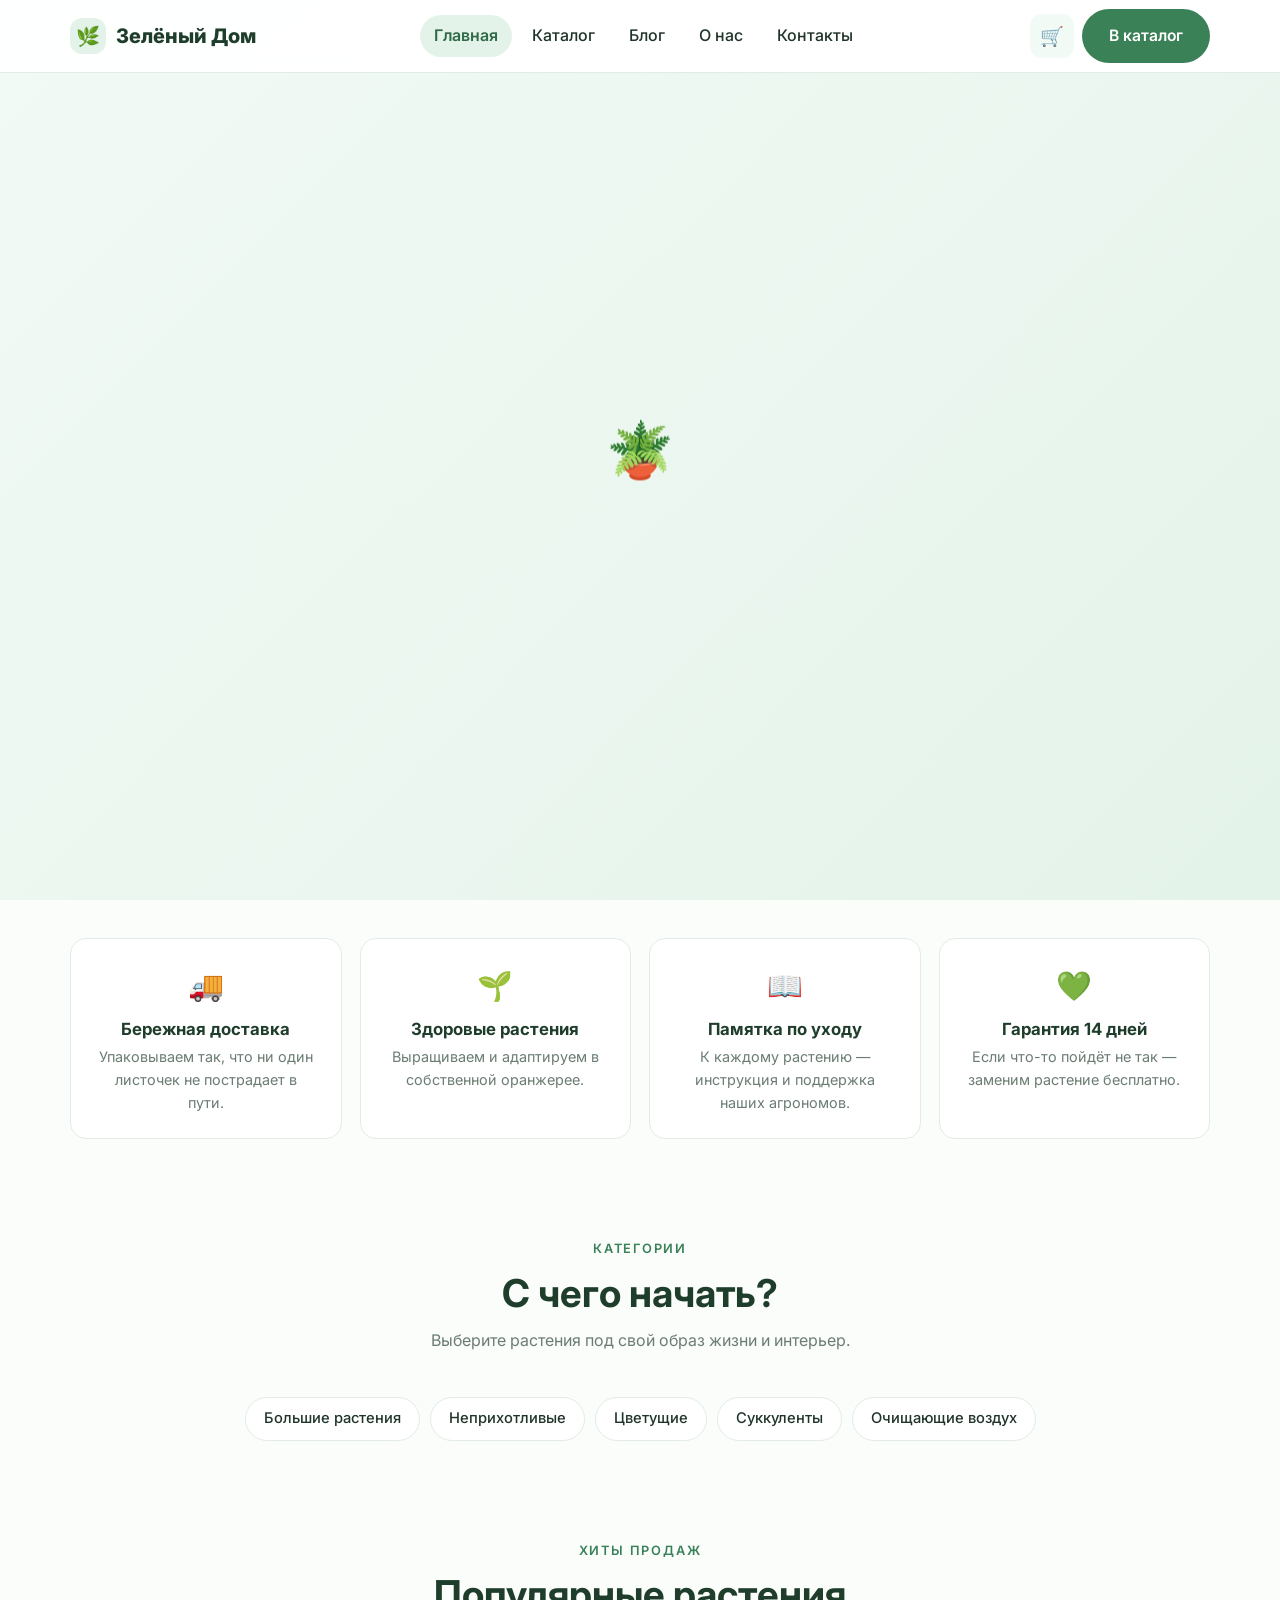
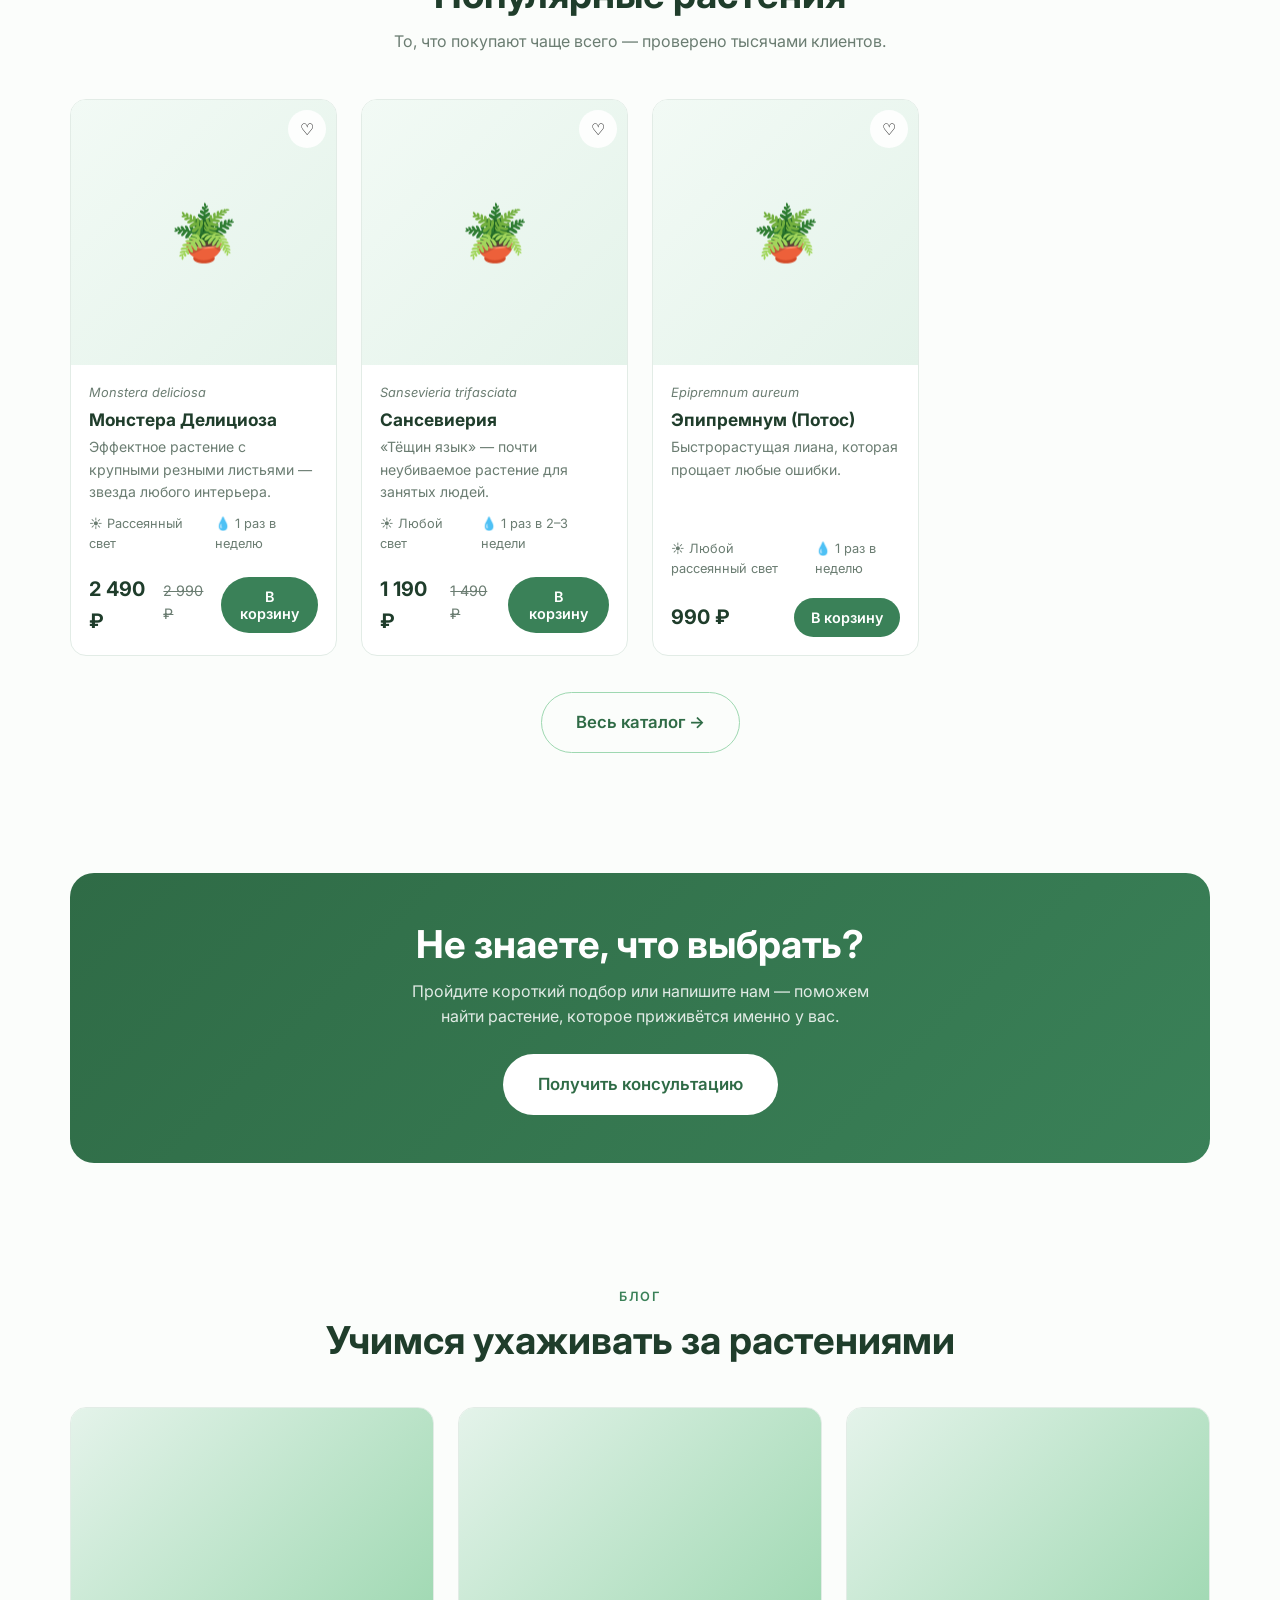
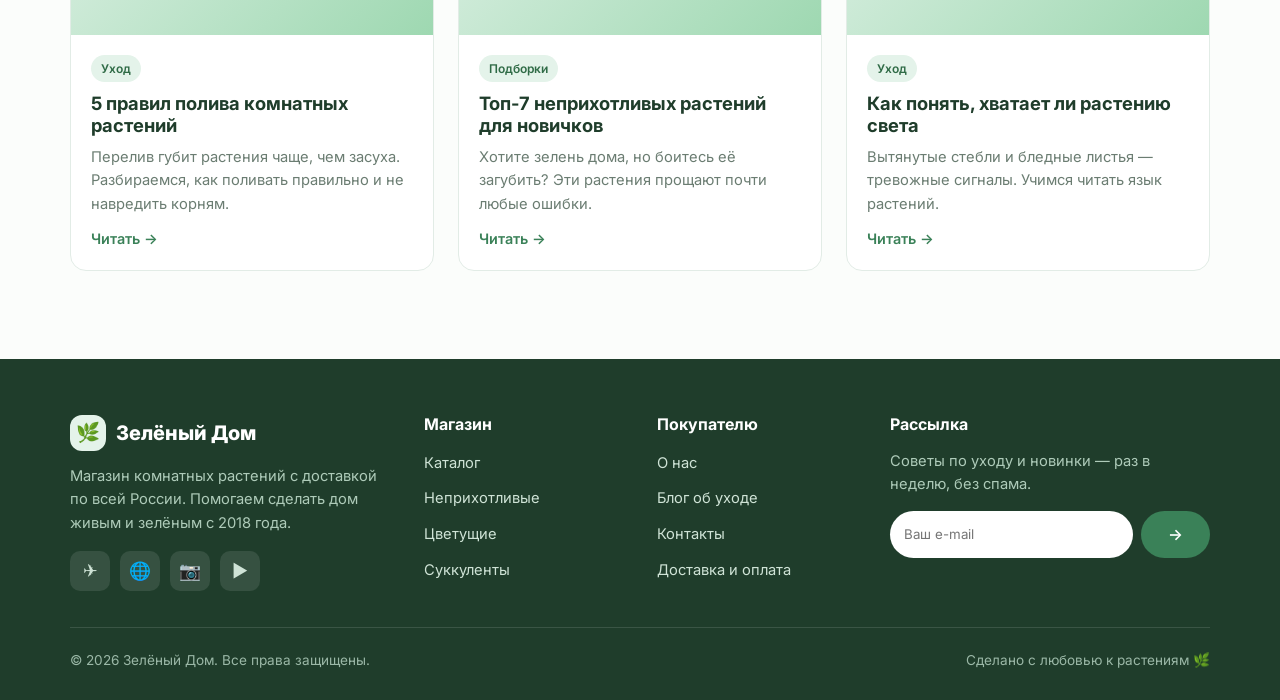
==== index.html @ cf2fc06b "Магазин растений «Зелёный Дом»: многостраничный сайт Главная, каталог с фильтрами, карточки товаров," ====
<!DOCTYPE html>
<html lang="ru">
<head>
  <meta charset="UTF-8">
  <meta name="viewport" content="width=device-width, initial-scale=1.0">
  <title>Зелёный Дом — магазин комнатных растений с доставкой</title>
  <meta name="description" content="Зелёный Дом — интернет-магазин комнатных растений. Монстеры, фикусы, суккуленты и неприхотливые растения с доставкой по России.">
  <link rel="preconnect" href="https://fonts.googleapis.com">
  <link href="https://fonts.googleapis.com/css2?family=Inter:wght@400;500;600;700;800&display=swap" rel="stylesheet">
  <link rel="stylesheet" href="assets/css/style.css">
</head>
<body>
  <div id="site-header"></div>

  <!-- HERO -->
  <section class="hero">
    <div class="container hero__inner">
      <div class="hero__text">
        <span class="eyebrow">🌿 Живые растения с доставкой</span>
        <h1>Сделайте свой дом<br>живым и зелёным</h1>
        <p>Тщательно отобранные комнатные растения, готовые поселиться у вас. Поможем выбрать, доставим бережно и расскажем, как ухаживать.</p>
        <div class="hero__cta">
          <a href="catalog.html" class="btn btn--primary btn--lg">Смотреть каталог</a>
          <a href="blog.html" class="btn btn--ghost btn--lg">Советы по уходу</a>
        </div>
        <div class="hero__stats">
          <div><b>200+</b><span>видов растений</span></div>
          <div><b>15&nbsp;000</b><span>счастливых клиентов</span></div>
          <div><b>4.9★</b><span>средняя оценка</span></div>
        </div>
      </div>
      <div class="hero__media">
        <img src="https://d8j0ntlcm91z4.cloudfront.net/user_3FA5HrA2WUmKn93gcQgXxpXcgjC/hf_20260625_094327_fcabd3ed-490c-43fa-ac03-f126ffe943d2.png" alt="Монстера в белом горшке">
        <div class="hero__badge">Бесплатная доставка<span>при заказе от 3 000 ₽</span></div>
      </div>
    </div>
  </section>

  <!-- FEATURES -->
  <section class="section section--tight">
    <div class="container">
      <div class="features">
        <div class="feature">
          <div class="feature__icon">🚚</div>
          <h3>Бережная доставка</h3>
          <p>Упаковываем так, что ни один листочек не пострадает в пути.</p>
        </div>
        <div class="feature">
          <div class="feature__icon">🌱</div>
          <h3>Здоровые растения</h3>
          <p>Выращиваем и адаптируем в собственной оранжерее.</p>
        </div>
        <div class="feature">
          <div class="feature__icon">📖</div>
          <h3>Памятка по уходу</h3>
          <p>К каждому растению — инструкция и поддержка наших агрономов.</p>
        </div>
        <div class="feature">
          <div class="feature__icon">💚</div>
          <h3>Гарантия 14 дней</h3>
          <p>Если что-то пойдёт не так — заменим растение бесплатно.</p>
        </div>
      </div>
    </div>
  </section>

  <!-- CATEGORIES -->
  <section class="section section--tight">
    <div class="container">
      <div class="section-head">
        <span class="eyebrow">Категории</span>
        <h2>С чего начать?</h2>
        <p>Выберите растения под свой образ жизни и интерьер.</p>
      </div>
      <div class="chips" id="homeCats"></div>
    </div>
  </section>

  <!-- POPULAR -->
  <section class="section section--tight">
    <div class="container">
      <div class="section-head">
        <span class="eyebrow">Хиты продаж</span>
        <h2>Популярные растения</h2>
        <p>То, что покупают чаще всего — проверено тысячами клиентов.</p>
      </div>
      <div class="grid" id="popularGrid"></div>
      <div style="text-align:center; margin-top:36px;">
        <a href="catalog.html" class="btn btn--ghost btn--lg">Весь каталог →</a>
      </div>
    </div>
  </section>

  <!-- CTA -->
  <section class="section">
    <div class="container">
      <div class="cta-band">
        <h2>Не знаете, что выбрать?</h2>
        <p>Пройдите короткий подбор или напишите нам — поможем найти растение, которое приживётся именно у вас.</p>
        <a href="contacts.html" class="btn btn--light btn--lg">Получить консультацию</a>
      </div>
    </div>
  </section>

  <!-- BLOG TEASER -->
  <section class="section section--tight">
    <div class="container">
      <div class="section-head">
        <span class="eyebrow">Блог</span>
        <h2>Учимся ухаживать за растениями</h2>
      </div>
      <div class="grid" id="homeBlog" style="grid-template-columns:repeat(3,1fr);"></div>
    </div>
  </section>

  <div id="site-footer"></div>

  <script src="assets/js/data.js"></script>
  <script src="assets/js/app.js"></script>
  <script>
    // Категории
    document.getElementById("homeCats").innerHTML = CATEGORIES
      .filter(c => c.id !== "all")
      .map(c => `<a href="catalog.html?cat=${c.id}" class="chip">${c.name}</a>`).join("");

    // Популярные (хиты)
    const popular = PLANTS.filter(p => p.badge === "Хит").slice(0, 4);
    document.getElementById("popularGrid").innerHTML = popular.map(plantCard).join("");

    // Блог
    document.getElementById("homeBlog").innerHTML = ARTICLES.slice(0, 3).map(a => `
      <a href="article.html?id=${a.id}" class="article-card">
        <div class="article-card__media">${imgTag(a.cover, a.title)}</div>
        <div class="article-card__body">
          <span class="article-card__tag">${a.tag}</span>
          <h3>${a.title}</h3>
          <p>${a.excerpt}</p>
          <span class="article-card__more">Читать →</span>
        </div>
      </a>`).join("");
  </script>
</body>
</html>
---- assets/css/style.css ----
/* ============================================================
   Зелёный Дом — магазин растений
   Бело-зелёная палитра, аккуратная типографика, адаптив
   ============================================================ */

:root {
  --green-900: #1f3d2b;
  --green-700: #2f6b46;
  --green-600: #3a8158;
  --green-500: #4caf6e;
  --green-300: #9ed8b1;
  --green-100: #e4f3ea;
  --green-50:  #f2faf5;

  --white: #ffffff;
  --cream: #fbfdfb;
  --ink: #20342a;
  --muted: #6b7d72;
  --line: #e2ece6;

  --gold: #c9a86a;
  --danger: #d8584f;

  --radius: 16px;
  --radius-sm: 10px;
  --shadow: 0 10px 30px rgba(31, 61, 43, 0.08);
  --shadow-lg: 0 20px 50px rgba(31, 61, 43, 0.14);
  --container: 1180px;
  --font: "Inter", "Segoe UI", system-ui, -apple-system, sans-serif;
}

* { box-sizing: border-box; margin: 0; padding: 0; }

html { scroll-behavior: smooth; }

body {
  font-family: var(--font);
  color: var(--ink);
  background: var(--cream);
  line-height: 1.6;
  -webkit-font-smoothing: antialiased;
}

img { max-width: 100%; display: block; }

a { color: inherit; text-decoration: none; }

h1, h2, h3, h4 { line-height: 1.2; color: var(--green-900); font-weight: 700; }
h1 { font-size: clamp(2rem, 5vw, 3.2rem); }
h2 { font-size: clamp(1.6rem, 3.5vw, 2.4rem); }
h3 { font-size: 1.25rem; }

.container {
  width: 100%;
  max-width: var(--container);
  margin: 0 auto;
  padding: 0 20px;
}

.section { padding: 72px 0; }
.section--tight { padding: 48px 0; }

.section-head { text-align: center; max-width: 640px; margin: 0 auto 44px; }
.section-head p { color: var(--muted); margin-top: 12px; }

.eyebrow {
  display: inline-block;
  font-size: .8rem;
  letter-spacing: .14em;
  text-transform: uppercase;
  color: var(--green-600);
  font-weight: 600;
  margin-bottom: 10px;
}

/* ---------- Buttons ---------- */
.btn {
  display: inline-flex;
  align-items: center;
  justify-content: center;
  gap: 8px;
  padding: 13px 26px;
  border-radius: 999px;
  font-weight: 600;
  font-size: .98rem;
  border: 1.5px solid transparent;
  cursor: pointer;
  transition: transform .15s ease, box-shadow .2s ease, background .2s ease, color .2s ease;
  font-family: inherit;
}
.btn:active { transform: translateY(1px); }
.btn--primary { background: var(--green-600); color: #fff; }
.btn--primary:hover { background: var(--green-700); box-shadow: 0 8px 20px rgba(47,107,70,.3); }
.btn--ghost { background: transparent; color: var(--green-700); border-color: var(--green-300); }
.btn--ghost:hover { background: var(--green-100); }
.btn--light { background: #fff; color: var(--green-700); }
.btn--light:hover { box-shadow: var(--shadow); }
.btn--block { width: 100%; }
.btn--lg { padding: 16px 34px; font-size: 1.05rem; }
.btn[disabled] { opacity: .5; cursor: not-allowed; }

/* ---------- Header ---------- */
.header {
  position: sticky;
  top: 0;
  z-index: 100;
  background: rgba(255,255,255,.92);
  backdrop-filter: blur(10px);
  border-bottom: 1px solid var(--line);
}
.header__inner {
  display: flex;
  align-items: center;
  justify-content: space-between;
  height: 72px;
  gap: 20px;
}
.logo { display: flex; align-items: center; gap: 10px; font-weight: 800; font-size: 1.25rem; color: var(--green-900); }
.logo__mark {
  width: 36px; height: 36px;
  display: grid; place-items: center;
  background: var(--green-100);
  border-radius: 12px;
  font-size: 1.2rem;
}
.nav { display: flex; gap: 6px; }
.nav a {
  padding: 8px 14px;
  border-radius: 999px;
  font-weight: 500;
  color: var(--ink);
  transition: background .2s, color .2s;
}
.nav a:hover { background: var(--green-50); color: var(--green-700); }
.nav a.is-active { background: var(--green-100); color: var(--green-700); font-weight: 600; }

.header__actions { display: flex; align-items: center; gap: 8px; }
.icon-btn {
  position: relative;
  width: 44px; height: 44px;
  display: grid; place-items: center;
  border-radius: 12px;
  background: var(--green-50);
  font-size: 1.2rem;
  transition: background .2s;
}
.icon-btn:hover { background: var(--green-100); }
.cart-count {
  position: absolute;
  top: -4px; right: -4px;
  min-width: 20px; height: 20px;
  padding: 0 5px;
  border-radius: 999px;
  background: var(--green-600);
  color: #fff;
  font-size: .72rem;
  font-weight: 700;
  display: grid; place-items: center;
}
.cart-count:empty, .cart-count[data-count="0"] { display: none; }

.burger { display: none; width: 44px; height: 44px; border-radius: 12px; background: var(--green-50); border: none; cursor: pointer; font-size: 1.3rem; }

/* ---------- Hero ---------- */
.hero {
  background: linear-gradient(135deg, var(--green-50) 0%, var(--green-100) 100%);
  overflow: hidden;
}
.hero__inner {
  display: grid;
  grid-template-columns: 1.05fr .95fr;
  align-items: center;
  gap: 40px;
  padding: 70px 0;
}
.hero__text h1 { margin-bottom: 18px; }
.hero__text p { font-size: 1.12rem; color: var(--muted); max-width: 480px; margin-bottom: 28px; }
.hero__cta { display: flex; gap: 12px; flex-wrap: wrap; }
.hero__stats { display: flex; gap: 32px; margin-top: 40px; }
.hero__stats b { display: block; font-size: 1.6rem; color: var(--green-700); }
.hero__stats span { color: var(--muted); font-size: .9rem; }
.hero__media {
  position: relative;
  border-radius: 28px;
  overflow: hidden;
  box-shadow: var(--shadow-lg);
  aspect-ratio: 4/5;
  background: var(--green-300);
}
.hero__media img { width: 100%; height: 100%; object-fit: cover; }
.hero__badge {
  position: absolute;
  left: 18px; bottom: 18px;
  background: rgba(255,255,255,.95);
  padding: 12px 18px;
  border-radius: 14px;
  box-shadow: var(--shadow);
  font-weight: 600;
  font-size: .92rem;
}
.hero__badge span { color: var(--muted); font-weight: 400; display: block; font-size: .8rem; }

/* ---------- Features strip ---------- */
.features { display: grid; grid-template-columns: repeat(4, 1fr); gap: 18px; }
.feature {
  background: #fff;
  border: 1px solid var(--line);
  border-radius: var(--radius);
  padding: 24px;
  text-align: center;
  transition: transform .2s, box-shadow .2s;
}
.feature:hover { transform: translateY(-4px); box-shadow: var(--shadow); }
.feature__icon { font-size: 1.8rem; margin-bottom: 10px; }
.feature h3 { font-size: 1.05rem; margin-bottom: 6px; }
.feature p { color: var(--muted); font-size: .9rem; }

/* ---------- Category chips ---------- */
.chips { display: flex; flex-wrap: wrap; gap: 10px; justify-content: center; }
.chip {
  padding: 9px 18px;
  border-radius: 999px;
  border: 1.5px solid var(--line);
  background: #fff;
  color: var(--ink);
  font-weight: 500;
  font-size: .92rem;
  cursor: pointer;
  transition: all .18s ease;
}
.chip:hover { border-color: var(--green-300); color: var(--green-700); }
.chip.is-active { background: var(--green-600); color: #fff; border-color: var(--green-600); }

/* ---------- Product grid & cards ---------- */
.grid {
  display: grid;
  grid-template-columns: repeat(4, 1fr);
  gap: 24px;
}
.card {
  background: #fff;
  border: 1px solid var(--line);
  border-radius: var(--radius);
  overflow: hidden;
  display: flex;
  flex-direction: column;
  transition: transform .2s ease, box-shadow .2s ease;
  position: relative;
}
.card:hover { transform: translateY(-6px); box-shadow: var(--shadow-lg); }
.card__media {
  position: relative;
  aspect-ratio: 1/1;
  background: linear-gradient(135deg, var(--green-50), var(--green-100));
  overflow: hidden;
}
.card__media img { width: 100%; height: 100%; object-fit: cover; transition: transform .4s ease; }
.card:hover .card__media img { transform: scale(1.05); }
.card__badge {
  position: absolute;
  top: 12px; left: 12px;
  padding: 5px 12px;
  border-radius: 999px;
  background: var(--green-600);
  color: #fff;
  font-size: .72rem;
  font-weight: 700;
  letter-spacing: .03em;
}
.card__badge--sale { background: var(--gold); }
.card__fav {
  position: absolute;
  top: 10px; right: 10px;
  width: 38px; height: 38px;
  border-radius: 50%;
  background: rgba(255,255,255,.9);
  display: grid; place-items: center;
  font-size: 1rem;
  border: none; cursor: pointer;
  transition: transform .15s, background .2s;
}
.card__fav:hover { transform: scale(1.1); background: #fff; }
.card__body { padding: 18px; display: flex; flex-direction: column; flex: 1; gap: 6px; }
.card__latin { font-size: .8rem; color: var(--muted); font-style: italic; }
.card__title { font-size: 1.08rem; color: var(--green-900); font-weight: 700; }
.card__title a:hover { color: var(--green-600); }
.card__short { font-size: .88rem; color: var(--muted); flex: 1; }
.card__meta { display: flex; gap: 12px; font-size: .8rem; color: var(--muted); margin-top: 4px; }
.card__meta span { display: inline-flex; align-items: center; gap: 4px; }
.card__foot { display: flex; align-items: center; justify-content: space-between; margin-top: 12px; gap: 10px; }
.price { display: flex; align-items: baseline; gap: 8px; }
.price b { font-size: 1.25rem; color: var(--green-900); }
.price s { color: var(--muted); font-size: .9rem; }
.card .btn--add { padding: 10px 16px; font-size: .9rem; }

/* ---------- Empty / notice ---------- */
.notice {
  text-align: center;
  padding: 60px 20px;
  color: var(--muted);
}
.notice__emoji { font-size: 3rem; margin-bottom: 14px; }

/* ---------- Breadcrumbs ---------- */
.breadcrumbs { display: flex; gap: 8px; font-size: .88rem; color: var(--muted); padding: 22px 0 4px; flex-wrap: wrap; }
.breadcrumbs a:hover { color: var(--green-600); }
.breadcrumbs span { color: var(--green-700); }

/* ---------- Product page ---------- */
.product {
  display: grid;
  grid-template-columns: 1fr 1fr;
  gap: 44px;
  align-items: start;
  padding: 24px 0 16px;
}
.product__media {
  border-radius: 24px;
  overflow: hidden;
  box-shadow: var(--shadow);
  aspect-ratio: 1/1;
  background: linear-gradient(135deg, var(--green-50), var(--green-100));
  position: relative;
}
.product__media img { width: 100%; height: 100%; object-fit: cover; }
.product__info h1 { margin: 6px 0 4px; }
.product__latin { font-style: italic; color: var(--muted); margin-bottom: 16px; }
.product__price { display: flex; align-items: baseline; gap: 12px; margin: 18px 0; }
.product__price b { font-size: 2rem; color: var(--green-900); }
.product__price s { color: var(--muted); }
.product__desc { color: #41544a; margin-bottom: 22px; }
.specs { display: grid; grid-template-columns: 1fr 1fr; gap: 14px; margin-bottom: 26px; }
.spec {
  background: var(--green-50);
  border-radius: var(--radius-sm);
  padding: 14px 16px;
}
.spec span { display: block; font-size: .78rem; color: var(--muted); margin-bottom: 2px; }
.spec b { color: var(--green-900); font-weight: 600; font-size: .95rem; }
.qty {
  display: inline-flex;
  align-items: center;
  border: 1.5px solid var(--line);
  border-radius: 999px;
  overflow: hidden;
}
.qty button { width: 42px; height: 46px; border: none; background: #fff; font-size: 1.2rem; cursor: pointer; color: var(--green-700); }
.qty button:hover { background: var(--green-50); }
.qty input { width: 46px; text-align: center; border: none; font-size: 1rem; font-weight: 600; font-family: inherit; }
.product__buy { display: flex; gap: 12px; align-items: center; flex-wrap: wrap; margin-bottom: 18px; }
.product__tags { display: flex; gap: 8px; flex-wrap: wrap; }
.tag { background: var(--green-100); color: var(--green-700); padding: 5px 12px; border-radius: 999px; font-size: .8rem; font-weight: 500; }

/* ---------- Cart ---------- */
.cart-layout { display: grid; grid-template-columns: 1.6fr .9fr; gap: 30px; align-items: start; }
.cart-item {
  display: grid;
  grid-template-columns: 90px 1fr auto;
  gap: 16px;
  align-items: center;
  background: #fff;
  border: 1px solid var(--line);
  border-radius: var(--radius);
  padding: 14px;
  margin-bottom: 14px;
}
.cart-item__img { width: 90px; height: 90px; border-radius: 12px; object-fit: cover; background: var(--green-100); }
.cart-item__name { font-weight: 700; color: var(--green-900); }
.cart-item__latin { font-size: .82rem; color: var(--muted); font-style: italic; }
.cart-item__controls { display: flex; align-items: center; gap: 16px; margin-top: 8px; }
.cart-item__price { font-weight: 700; color: var(--green-900); white-space: nowrap; }
.cart-item__remove { background: none; border: none; color: var(--muted); cursor: pointer; font-size: .85rem; transition: color .2s; }
.cart-item__remove:hover { color: var(--danger); }
.qty--sm button { width: 34px; height: 36px; font-size: 1rem; }
.qty--sm input { width: 38px; }

.summary {
  background: #fff;
  border: 1px solid var(--line);
  border-radius: var(--radius);
  padding: 24px;
  position: sticky;
  top: 90px;
}
.summary h3 { margin-bottom: 16px; }
.summary__row { display: flex; justify-content: space-between; padding: 8px 0; color: var(--muted); }
.summary__row--total { border-top: 1px solid var(--line); margin-top: 8px; padding-top: 16px; color: var(--green-900); font-size: 1.2rem; font-weight: 700; }
.summary__row--total span:last-child { color: var(--green-700); }
.promo { display: flex; gap: 8px; margin: 14px 0; }
.promo input { flex: 1; }

/* ---------- Forms ---------- */
.field { margin-bottom: 16px; }
.field label { display: block; font-size: .88rem; font-weight: 600; color: var(--green-900); margin-bottom: 6px; }
.field input, .field textarea, .field select {
  width: 100%;
  padding: 12px 14px;
  border: 1.5px solid var(--line);
  border-radius: var(--radius-sm);
  font-family: inherit;
  font-size: .98rem;
  background: #fff;
  transition: border .2s, box-shadow .2s;
}
.field input:focus, .field textarea:focus, .field select:focus {
  outline: none;
  border-color: var(--green-500);
  box-shadow: 0 0 0 3px var(--green-100);
}
.field textarea { resize: vertical; min-height: 110px; }
.field--error input, .field--error textarea { border-color: var(--danger); }
.field__err { color: var(--danger); font-size: .8rem; margin-top: 4px; display: none; }
.field--error .field__err { display: block; }
.form-row { display: grid; grid-template-columns: 1fr 1fr; gap: 16px; }
.radio-card {
  display: flex; gap: 12px; align-items: flex-start;
  border: 1.5px solid var(--line);
  border-radius: var(--radius-sm);
  padding: 14px;
  cursor: pointer;
  margin-bottom: 10px;
  transition: border .2s, background .2s;
}
.radio-card:hover { border-color: var(--green-300); }
.radio-card input { margin-top: 4px; accent-color: var(--green-600); }
.radio-card b { color: var(--green-900); }
.radio-card span { display: block; font-size: .85rem; color: var(--muted); }
.radio-card:has(input:checked) { border-color: var(--green-500); background: var(--green-50); }

/* ---------- Blog ---------- */
.article-card {
  background: #fff;
  border: 1px solid var(--line);
  border-radius: var(--radius);
  overflow: hidden;
  display: flex;
  flex-direction: column;
  transition: transform .2s, box-shadow .2s;
}
.article-card:hover { transform: translateY(-5px); box-shadow: var(--shadow); }
.article-card__media { aspect-ratio: 16/10; background: linear-gradient(135deg, var(--green-100), var(--green-300)); overflow: hidden; }
.article-card__media img { width: 100%; height: 100%; object-fit: cover; }
.article-card__body { padding: 20px; display: flex; flex-direction: column; gap: 10px; flex: 1; }
.article-card__tag { align-self: flex-start; background: var(--green-100); color: var(--green-700); font-size: .75rem; font-weight: 600; padding: 4px 10px; border-radius: 999px; }
.article-card h3 { font-size: 1.15rem; }
.article-card__date { font-size: .82rem; color: var(--muted); }
.article-card p { color: var(--muted); font-size: .92rem; flex: 1; }
.article-card__more { color: var(--green-600); font-weight: 600; font-size: .9rem; }

.post { max-width: 760px; margin: 0 auto; }
.post__cover { border-radius: 22px; overflow: hidden; margin: 20px 0 28px; aspect-ratio: 16/8; background: var(--green-100); }
.post__cover img { width: 100%; height: 100%; object-fit: cover; }
.post__meta { display: flex; gap: 12px; align-items: center; color: var(--muted); font-size: .9rem; margin-bottom: 14px; }
.post p { margin-bottom: 16px; color: #41544a; font-size: 1.05rem; }

/* ---------- About ---------- */
.about-hero { display: grid; grid-template-columns: 1fr 1fr; gap: 40px; align-items: center; }
.about-hero__media { border-radius: 24px; overflow: hidden; box-shadow: var(--shadow); aspect-ratio: 4/3; background: var(--green-100); }
.about-hero__media img { width: 100%; height: 100%; object-fit: cover; }
.values { display: grid; grid-template-columns: repeat(3, 1fr); gap: 22px; }
.value { background: #fff; border: 1px solid var(--line); border-radius: var(--radius); padding: 28px; }
.value__icon { font-size: 2rem; margin-bottom: 12px; }
.value h3 { margin-bottom: 8px; }
.value p { color: var(--muted); font-size: .94rem; }
.team { display: grid; grid-template-columns: repeat(3, 1fr); gap: 22px; }
.member { text-align: center; }
.member__avatar { width: 120px; height: 120px; border-radius: 50%; margin: 0 auto 14px; background: linear-gradient(135deg, var(--green-100), var(--green-300)); display: grid; place-items: center; font-size: 2.4rem; }
.member b { display: block; color: var(--green-900); }
.member span { color: var(--muted); font-size: .9rem; }

/* ---------- Contacts ---------- */
.contacts-layout { display: grid; grid-template-columns: 1fr 1fr; gap: 40px; align-items: start; }
.contact-list { list-style: none; display: flex; flex-direction: column; gap: 18px; }
.contact-list li { display: flex; gap: 14px; align-items: flex-start; }
.contact-list .ci { width: 46px; height: 46px; border-radius: 12px; background: var(--green-100); display: grid; place-items: center; font-size: 1.3rem; flex-shrink: 0; }
.contact-list span { display: block; font-size: .82rem; color: var(--muted); }
.contact-list b { color: var(--green-900); }
.map-embed { border-radius: 20px; overflow: hidden; height: 280px; border: 1px solid var(--line); margin-top: 24px; }
.map-embed iframe { width: 100%; height: 100%; border: 0; }

/* ---------- CTA band ---------- */
.cta-band {
  background: linear-gradient(135deg, var(--green-700), var(--green-600));
  color: #fff;
  border-radius: 24px;
  padding: 48px;
  text-align: center;
}
.cta-band h2 { color: #fff; margin-bottom: 12px; }
.cta-band p { color: rgba(255,255,255,.85); max-width: 480px; margin: 0 auto 24px; }

/* ---------- Toast ---------- */
.toast {
  position: fixed;
  bottom: 24px; left: 50%;
  transform: translateX(-50%) translateY(120px);
  background: var(--green-900);
  color: #fff;
  padding: 14px 22px;
  border-radius: 999px;
  box-shadow: var(--shadow-lg);
  font-weight: 500;
  z-index: 1000;
  transition: transform .3s cubic-bezier(.2,.8,.2,1);
  display: flex; align-items: center; gap: 8px;
}
.toast.is-visible { transform: translateX(-50%) translateY(0); }

/* ---------- Footer ---------- */
.footer { background: var(--green-900); color: #cfe3d6; padding: 56px 0 28px; margin-top: 40px; }
.footer__grid { display: grid; grid-template-columns: 1.6fr 1fr 1fr 1.4fr; gap: 30px; margin-bottom: 36px; }
.footer__grid h4 { color: #fff; margin-bottom: 16px; font-size: 1rem; }
.footer .logo { color: #fff; margin-bottom: 14px; }
.footer p { font-size: .92rem; color: #aecbb9; }
.footer ul { list-style: none; display: flex; flex-direction: column; gap: 10px; }
.footer ul a { color: #cfe3d6; font-size: .92rem; transition: color .2s; }
.footer ul a:hover { color: #fff; }
.footer__news { display: flex; gap: 8px; margin-top: 14px; }
.footer__news input { flex: 1; padding: 11px 14px; border-radius: 999px; border: none; font-family: inherit; }
.socials { display: flex; gap: 10px; margin-top: 16px; }
.socials a { width: 40px; height: 40px; border-radius: 10px; background: rgba(255,255,255,.1); display: grid; place-items: center; font-size: 1.1rem; transition: background .2s; }
.socials a:hover { background: rgba(255,255,255,.2); }
.footer__bottom { border-top: 1px solid rgba(255,255,255,.12); padding-top: 22px; display: flex; justify-content: space-between; gap: 16px; flex-wrap: wrap; font-size: .85rem; color: #9bb8a7; }

/* ---------- Image fallback (если CDN недоступен) ---------- */
.img-fallback::after {
  content: "🪴";
  position: absolute;
  inset: 0;
  display: grid;
  place-items: center;
  font-size: 3.4rem;
  background: linear-gradient(135deg, var(--green-50), var(--green-100));
}
.hide-sm { display: inline-flex; }

/* ---------- Mobile menu ---------- */
.mobile-nav {
  display: none;
  position: fixed;
  inset: 72px 0 0;
  background: #fff;
  z-index: 99;
  padding: 24px 20px;
  flex-direction: column;
  gap: 6px;
}
.mobile-nav.is-open { display: flex; }
.mobile-nav a { padding: 14px 16px; border-radius: 12px; font-weight: 600; font-size: 1.05rem; }
.mobile-nav a:hover { background: var(--green-50); }

/* ---------- Responsive ---------- */
@media (max-width: 960px) {
  .grid { grid-template-columns: repeat(3, 1fr); }
  .features { grid-template-columns: repeat(2, 1fr); }
  .footer__grid { grid-template-columns: 1fr 1fr; }
}
@media (max-width: 760px) {
  .nav { display: none; }
  .hide-sm { display: none; }
  .burger { display: grid; place-items: center; }
  .hero__inner { grid-template-columns: 1fr; }
  .hero__media { order: -1; aspect-ratio: 16/12; }
  .product { grid-template-columns: 1fr; }
  .cart-layout { grid-template-columns: 1fr; }
  .about-hero, .contacts-layout { grid-template-columns: 1fr; }
  .values, .team { grid-template-columns: 1fr; }
  .grid { grid-template-columns: repeat(2, 1fr); }
  .form-row { grid-template-columns: 1fr; }
  .summary { position: static; }
  .cta-band { padding: 32px 22px; }
}
@media (max-width: 460px) {
  .grid { grid-template-columns: 1fr; }
  .features { grid-template-columns: 1fr; }
  .specs { grid-template-columns: 1fr; }
  .hero__stats { gap: 20px; }
}
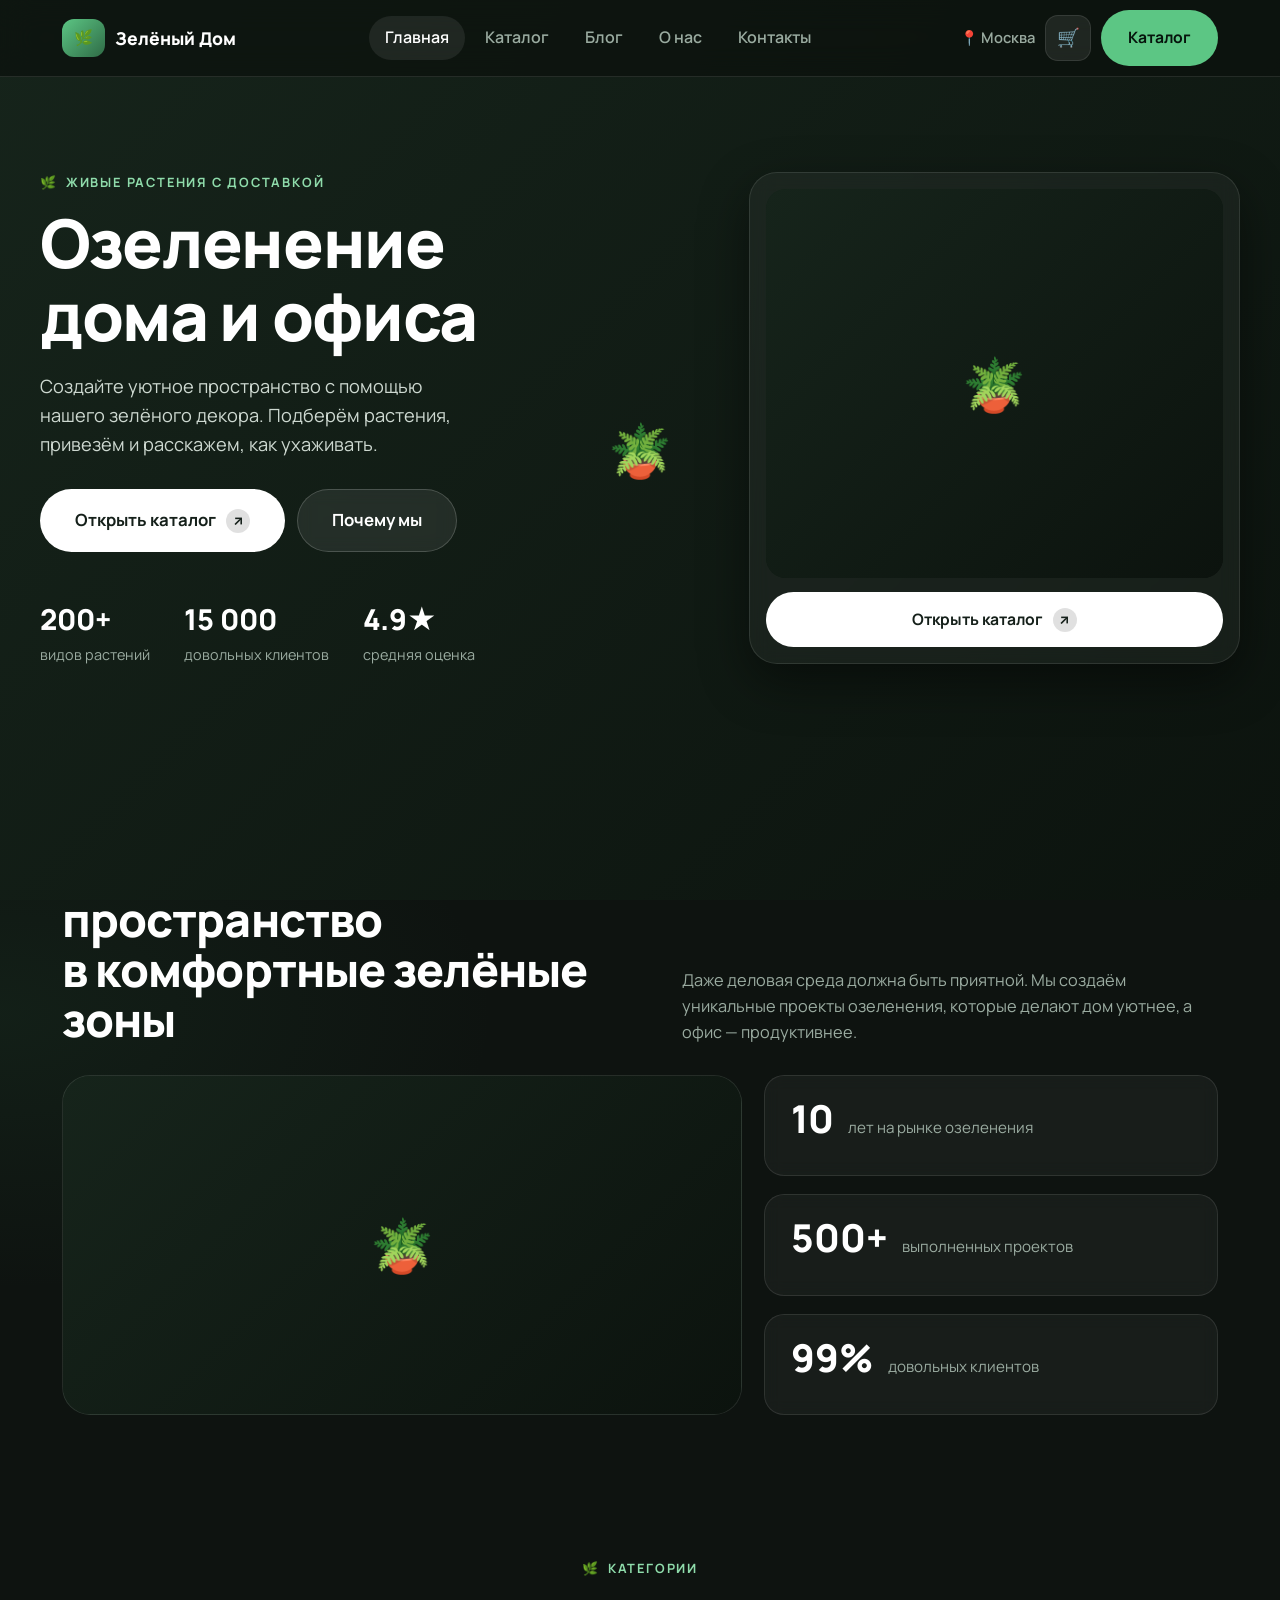
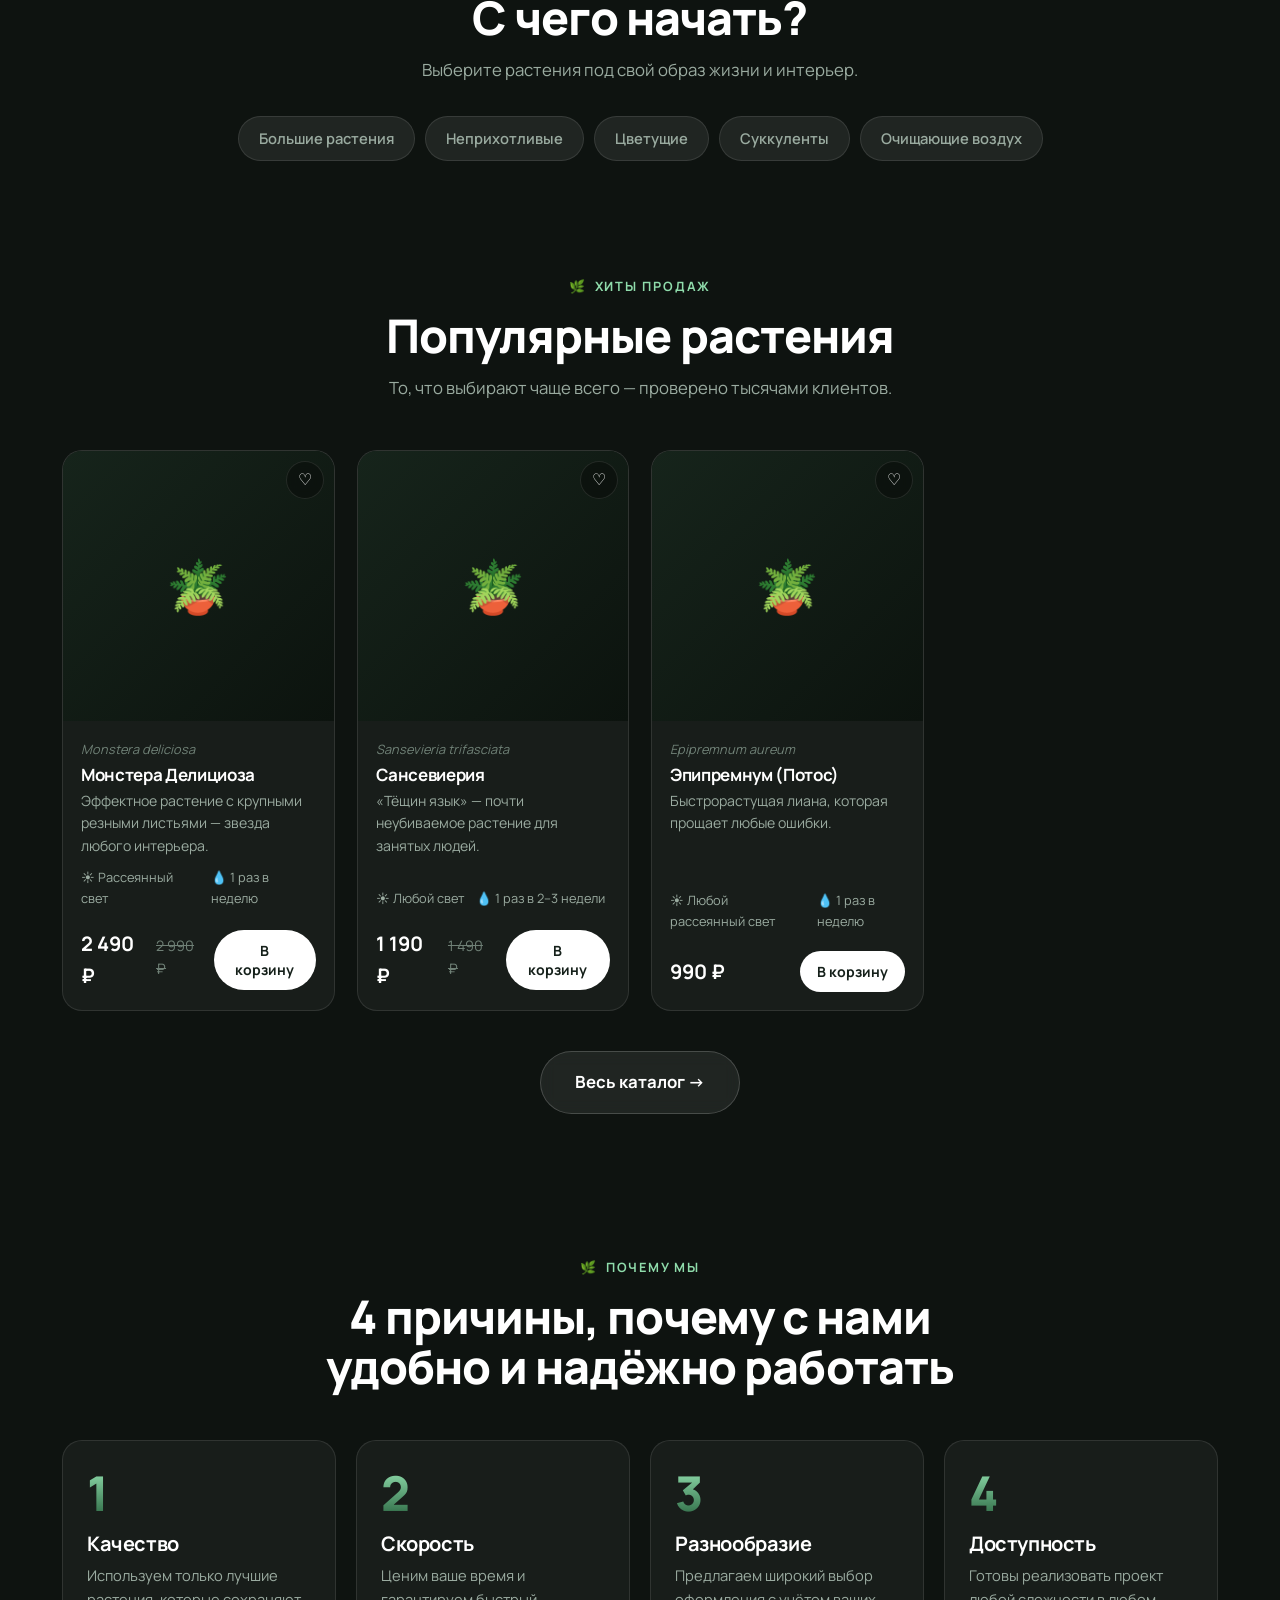
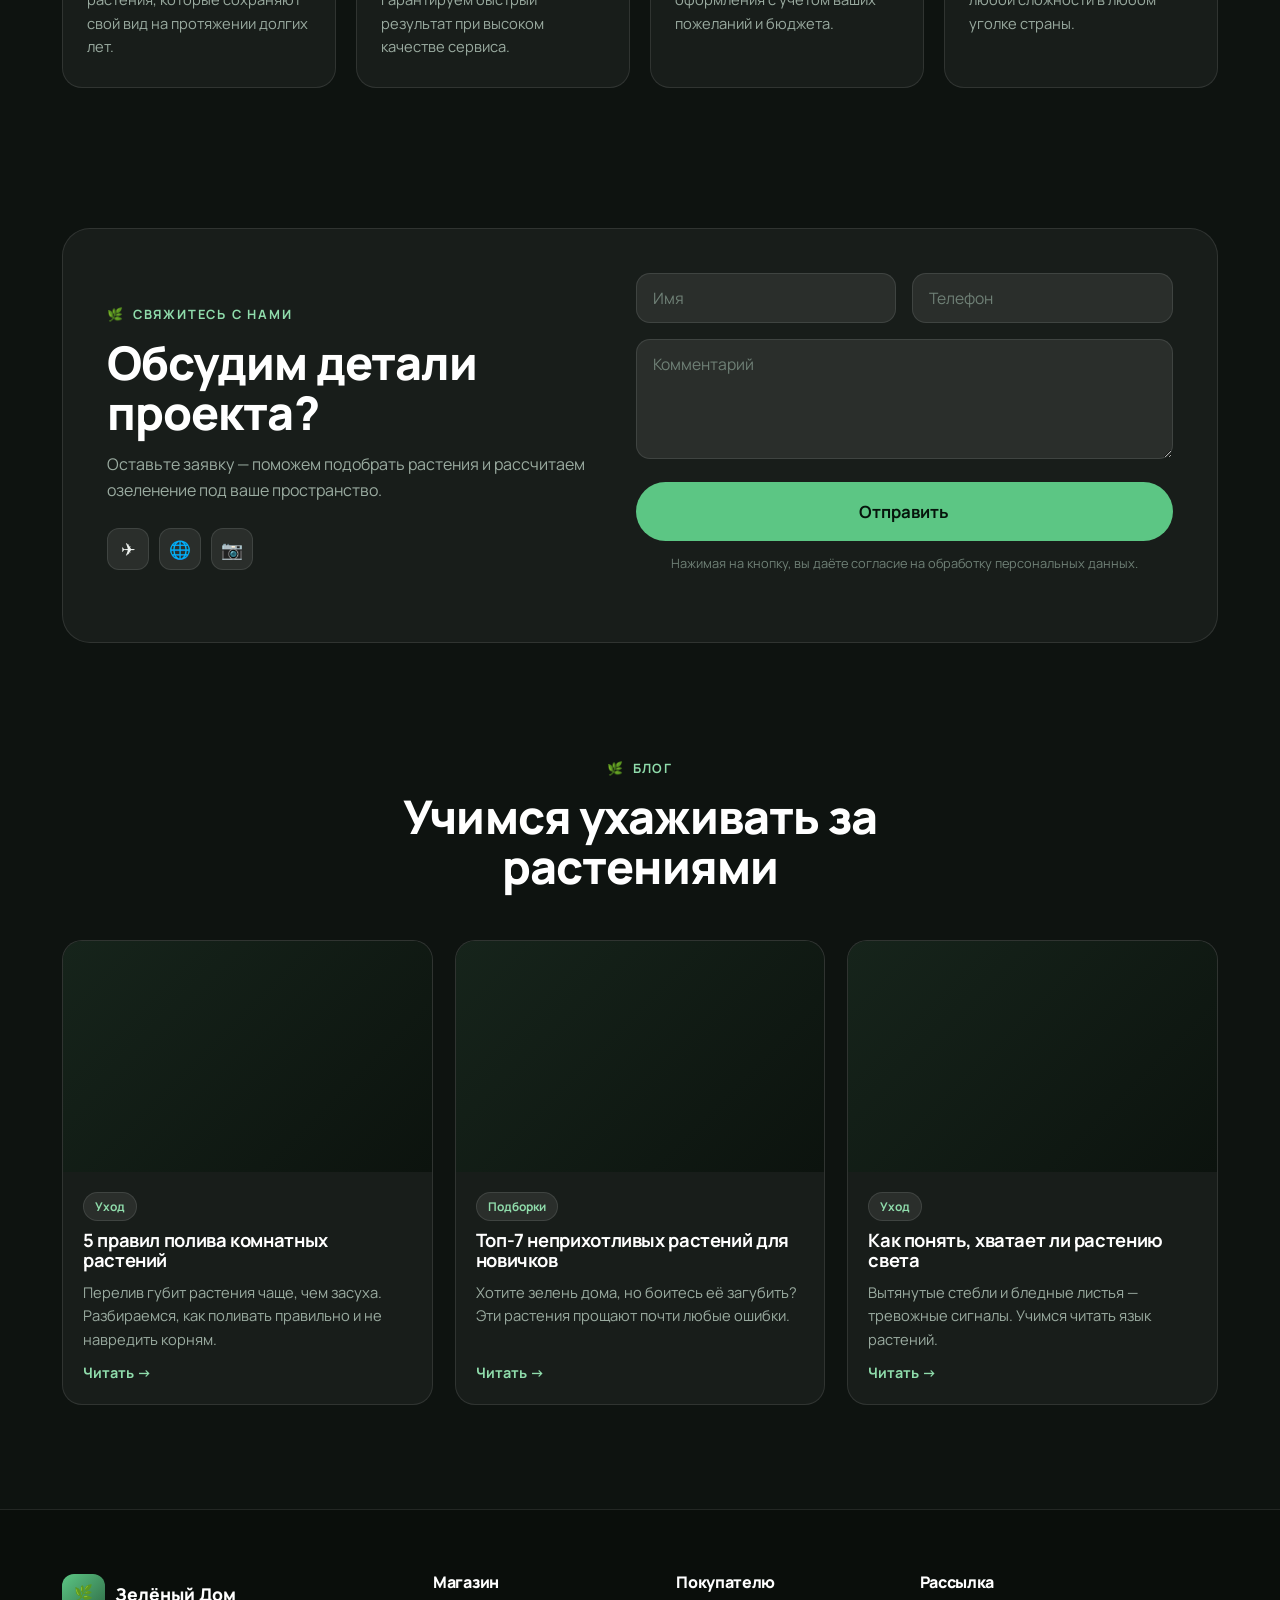
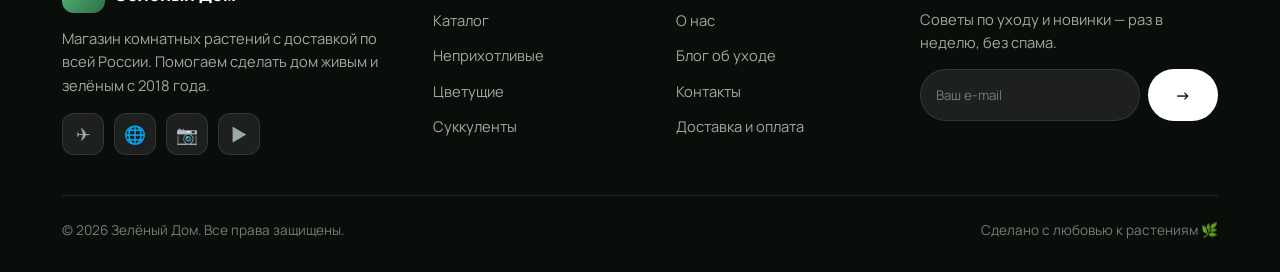
==== commit f8802f14: "Редизайн в тёмную премиум-тему (озеленение дома и офиса) - Полностью тёмная дизайн-система: тёмно-зе" ====
--- a/index.html
+++ b/index.html
@@ -3,10 +3,11 @@
 <head>
   <meta charset="UTF-8">
   <meta name="viewport" content="width=device-width, initial-scale=1.0">
-  <title>Зелёный Дом — магазин комнатных растений с доставкой</title>
-  <meta name="description" content="Зелёный Дом — интернет-магазин комнатных растений. Монстеры, фикусы, суккуленты и неприхотливые растения с доставкой по России.">
+  <title>Зелёный Дом — озеленение дома и офиса</title>
+  <meta name="description" content="Зелёный Дом — озеленение дома и офиса под ключ. Комнатные растения с доставкой, подбор и уход. Создаём живые зелёные пространства.">
   <link rel="preconnect" href="https://fonts.googleapis.com">
-  <link href="https://fonts.googleapis.com/css2?family=Inter:wght@400;500;600;700;800&display=swap" rel="stylesheet">
+  <link rel="preconnect" href="https://fonts.gstatic.com" crossorigin>
+  <link href="https://fonts.googleapis.com/css2?family=Manrope:wght@400;500;600;700;800&family=Inter:wght@400;500;600;700;800&display=swap" rel="stylesheet">
   <link rel="stylesheet" href="assets/css/style.css">
 </head>
 <body>
@@ -14,51 +15,52 @@
 
   <!-- HERO -->
   <section class="hero">
+    <div class="hero__bg">
+      <img src="https://d8j0ntlcm91z4.cloudfront.net/user_3FA5HrA2WUmKn93gcQgXxpXcgjC/hf_20260625_184713_9ebf1d67-aa67-43ef-95a8-1fc227e8ecf0.png" alt="">
+    </div>
     <div class="container hero__inner">
       <div class="hero__text">
-        <span class="eyebrow">🌿 Живые растения с доставкой</span>
-        <h1>Сделайте свой дом<br>живым и зелёным</h1>
-        <p>Тщательно отобранные комнатные растения, готовые поселиться у вас. Поможем выбрать, доставим бережно и расскажем, как ухаживать.</p>
+        <span class="eyebrow">Живые растения с доставкой</span>
+        <h1>Озеленение<br>дома и офиса</h1>
+        <p>Создайте уютное пространство с помощью нашего зелёного декора. Подберём растения, привезём и расскажем, как ухаживать.</p>
         <div class="hero__cta">
-          <a href="catalog.html" class="btn btn--primary btn--lg">Смотреть каталог</a>
-          <a href="blog.html" class="btn btn--ghost btn--lg">Советы по уходу</a>
+          <a href="catalog.html" class="btn btn--primary btn--lg">Открыть каталог <span class="arrow">↗</span></a>
+          <a href="#about-block" class="btn btn--ghost btn--lg">Почему мы</a>
         </div>
         <div class="hero__stats">
           <div><b>200+</b><span>видов растений</span></div>
-          <div><b>15&nbsp;000</b><span>счастливых клиентов</span></div>
+          <div><b>15 000</b><span>довольных клиентов</span></div>
           <div><b>4.9★</b><span>средняя оценка</span></div>
         </div>
       </div>
-      <div class="hero__media">
-        <img src="https://d8j0ntlcm91z4.cloudfront.net/user_3FA5HrA2WUmKn93gcQgXxpXcgjC/hf_20260625_094327_fcabd3ed-490c-43fa-ac03-f126ffe943d2.png" alt="Монстера в белом горшке">
-        <div class="hero__badge">Бесплатная доставка<span>при заказе от 3 000 ₽</span></div>
+
+      <div class="hero__card">
+        <div class="hero__card-media">
+          <img src="https://d8j0ntlcm91z4.cloudfront.net/user_3FA5HrA2WUmKn93gcQgXxpXcgjC/hf_20260625_095310_f9506e64-8c3b-4eac-bb2a-4ac6faf88424.png" alt="Растение в горшке"
+            onerror="this.style.display='none';this.parentElement.classList.add('img-fallback');">
+        </div>
+        <a href="catalog.html" class="btn btn--primary">Открыть каталог <span class="arrow">↗</span></a>
       </div>
     </div>
   </section>
 
-  <!-- FEATURES -->
-  <section class="section section--tight">
+  <!-- SHOWCASE: офис + статистика -->
+  <section class="section" id="about-block">
     <div class="container">
-      <div class="features">
-        <div class="feature">
-          <div class="feature__icon">🚚</div>
-          <h3>Бережная доставка</h3>
-          <p>Упаковываем так, что ни один листочек не пострадает в пути.</p>
+      <div class="showcase-head">
+        <h2>Превращаем пространство в&nbsp;комфортные зелёные зоны</h2>
+        <p>Даже деловая среда должна быть приятной. Мы создаём уникальные проекты озеленения, которые делают дом уютнее, а офис — продуктивнее.</p>
+      </div>
+      <div class="showcase">
+        <div class="showcase__media">
+          <img src="https://d8j0ntlcm91z4.cloudfront.net/user_3FA5HrA2WUmKn93gcQgXxpXcgjC/hf_20260625_185030_73b6a8db-3811-4884-949b-9588f425d42b.png" alt="Озеленённый офис"
+            onerror="this.style.display='none';this.parentElement.classList.add('img-fallback');">
+          <button class="showcase__play" aria-label="Смотреть" onclick="toast('Видео скоро появится 🎬')">▶</button>
         </div>
-        <div class="feature">
-          <div class="feature__icon">🌱</div>
-          <h3>Здоровые растения</h3>
-          <p>Выращиваем и адаптируем в собственной оранжерее.</p>
-        </div>
-        <div class="feature">
-          <div class="feature__icon">📖</div>
-          <h3>Памятка по уходу</h3>
-          <p>К каждому растению — инструкция и поддержка наших агрономов.</p>
-        </div>
-        <div class="feature">
-          <div class="feature__icon">💚</div>
-          <h3>Гарантия 14 дней</h3>
-          <p>Если что-то пойдёт не так — заменим растение бесплатно.</p>
+        <div class="stat-stack">
+          <div class="stat-card"><b>10</b><span>лет на рынке озеленения</span></div>
+          <div class="stat-card"><b>500+</b><span>выполненных проектов</span></div>
+          <div class="stat-card"><b>99%</b><span>довольных клиентов</span></div>
         </div>
       </div>
     </div>
@@ -67,7 +69,7 @@
   <!-- CATEGORIES -->
   <section class="section section--tight">
     <div class="container">
-      <div class="section-head">
+      <div class="section-head" style="margin-bottom:32px;">
         <span class="eyebrow">Категории</span>
         <h2>С чего начать?</h2>
         <p>Выберите растения под свой образ жизни и интерьер.</p>
@@ -82,33 +84,62 @@
       <div class="section-head">
         <span class="eyebrow">Хиты продаж</span>
         <h2>Популярные растения</h2>
-        <p>То, что покупают чаще всего — проверено тысячами клиентов.</p>
+        <p>То, что выбирают чаще всего — проверено тысячами клиентов.</p>
       </div>
       <div class="grid" id="popularGrid"></div>
-      <div style="text-align:center; margin-top:36px;">
+      <div style="text-align:center; margin-top:40px;">
         <a href="catalog.html" class="btn btn--ghost btn--lg">Весь каталог →</a>
       </div>
     </div>
   </section>
 
-  <!-- CTA -->
+  <!-- REASONS -->
   <section class="section">
     <div class="container">
-      <div class="cta-band">
-        <h2>Не знаете, что выбрать?</h2>
-        <p>Пройдите короткий подбор или напишите нам — поможем найти растение, которое приживётся именно у вас.</p>
-        <a href="contacts.html" class="btn btn--light btn--lg">Получить консультацию</a>
+      <div class="section-head">
+        <span class="eyebrow">Почему мы</span>
+        <h2>4 причины, почему с нами<br>удобно и надёжно работать</h2>
+      </div>
+      <div class="reasons">
+        <div class="reason"><div class="reason__num">1</div><h3>Качество</h3><p>Используем только лучшие растения, которые сохраняют свой вид на протяжении долгих лет.</p></div>
+        <div class="reason"><div class="reason__num">2</div><h3>Скорость</h3><p>Ценим ваше время и гарантируем быстрый результат при высоком качестве сервиса.</p></div>
+        <div class="reason"><div class="reason__num">3</div><h3>Разнообразие</h3><p>Предлагаем широкий выбор оформления с учётом ваших пожеланий и бюджета.</p></div>
+        <div class="reason"><div class="reason__num">4</div><h3>Доступность</h3><p>Готовы реализовать проект любой сложности в любом уголке страны.</p></div>
       </div>
     </div>
   </section>
 
-  <!-- BLOG TEASER -->
+  <!-- CONTACT CTA -->
   <section class="section section--tight">
     <div class="container">
-      <div class="section-head">
-        <span class="eyebrow">Блог</span>
-        <h2>Учимся ухаживать за растениями</h2>
+      <div class="contact-cta">
+        <div>
+          <span class="eyebrow">Свяжитесь с нами</span>
+          <h2>Обсудим детали проекта?</h2>
+          <p>Оставьте заявку — поможем подобрать растения и рассчитаем озеленение под ваше пространство.</p>
+          <div class="socials">
+            <a href="#" aria-label="Telegram">✈️</a>
+            <a href="#" aria-label="ВКонтакте">🌐</a>
+            <a href="#" aria-label="Instagram">📷</a>
+          </div>
+        </div>
+        <form id="leadForm" novalidate>
+          <div class="form-row">
+            <div class="field"><input type="text" name="name" placeholder="Имя"><div class="field__err">Укажите имя</div></div>
+            <div class="field"><input type="tel" name="phone" placeholder="Телефон"><div class="field__err">Укажите телефон</div></div>
+          </div>
+          <div class="field"><textarea name="comment" placeholder="Комментарий"></textarea></div>
+          <button type="submit" class="btn btn--green btn--lg btn--block">Отправить</button>
+          <p style="font-size:.8rem;color:var(--faint);margin-top:12px;text-align:center;">Нажимая на кнопку, вы даёте согласие на обработку персональных данных.</p>
+        </form>
       </div>
+    </div>
+  </section>
+
+  <!-- BLOG -->
+  <section class="section section--tight">
+    <div class="container">
+      <div class="section-head"><span class="eyebrow">Блог</span><h2>Учимся ухаживать за растениями</h2></div>
       <div class="grid" id="homeBlog" style="grid-template-columns:repeat(3,1fr);"></div>
     </div>
   </section>
@@ -118,16 +149,13 @@
   <script src="assets/js/data.js"></script>
   <script src="assets/js/app.js"></script>
   <script>
-    // Категории
     document.getElementById("homeCats").innerHTML = CATEGORIES
       .filter(c => c.id !== "all")
       .map(c => `<a href="catalog.html?cat=${c.id}" class="chip">${c.name}</a>`).join("");
 
-    // Популярные (хиты)
     const popular = PLANTS.filter(p => p.badge === "Хит").slice(0, 4);
     document.getElementById("popularGrid").innerHTML = popular.map(plantCard).join("");
 
-    // Блог
     document.getElementById("homeBlog").innerHTML = ARTICLES.slice(0, 3).map(a => `
       <a href="article.html?id=${a.id}" class="article-card">
         <div class="article-card__media">${imgTag(a.cover, a.title)}</div>
@@ -138,6 +166,21 @@
           <span class="article-card__more">Читать →</span>
         </div>
       </a>`).join("");
+
+    // Лид-форма
+    const lead = document.getElementById("leadForm");
+    const setErr = (n, on) => lead.querySelector(`[name="${n}"]`).closest(".field").classList.toggle("field--error", on);
+    lead.onsubmit = e => {
+      e.preventDefault();
+      let ok = true;
+      const v = n => lead.querySelector(`[name="${n}"]`).value.trim();
+      if (v("name").length < 2) { setErr("name", true); ok = false; } else setErr("name", false);
+      if (!/^[\d\s+()-]{10,}$/.test(v("phone"))) { setErr("phone", true); ok = false; } else setErr("phone", false);
+      if (!ok) { toast("Проверьте поля формы ✋"); return; }
+      lead.innerHTML = `<div class="notice" style="padding:30px 10px;"><div class="notice__emoji">✅</div>
+        <h3>Заявка отправлена!</h3><p>Спасибо, ${v("name").split(" ")[0]}! Мы свяжемся с вами в ближайшее время.</p></div>`;
+      toast("Заявка отправлена 🌿");
+    };
   </script>
 </body>
 </html>
--- a/assets/css/style.css
+++ b/assets/css/style.css
@@ -1,578 +1,474 @@
 /* ============================================================
-   Зелёный Дом — магазин растений
-   Бело-зелёная палитра, аккуратная типографика, адаптив
+   Зелёный Дом — тёмная премиум-тема (озеленение)
+   Тёмно-зелёный фон, стеклянные карточки, белый шрифт, зелёные акценты
    ============================================================ */
 
 :root {
-  --green-900: #1f3d2b;
-  --green-700: #2f6b46;
-  --green-600: #3a8158;
-  --green-500: #4caf6e;
-  --green-300: #9ed8b1;
-  --green-100: #e4f3ea;
-  --green-50:  #f2faf5;
+  --bg:        #0e1310;
+  --bg-2:      #0a0e0b;
+  --surface:   rgba(255, 255, 255, 0.045);
+  --surface-2: rgba(255, 255, 255, 0.08);
+  --surface-3: rgba(255, 255, 255, 0.12);
+  --border:    rgba(255, 255, 255, 0.10);
+  --border-2:  rgba(255, 255, 255, 0.18);
+
+  --text:   #eef2ef;
+  --muted:  #9aaba0;
+  --faint:  #6f8076;
+
+  --green:      #5cc684;
+  --green-soft: #8fdcab;
+  --green-deep: #2f6b46;
+  --green-glow: rgba(92, 198, 132, 0.25);
 
   --white: #ffffff;
-  --cream: #fbfdfb;
-  --ink: #20342a;
-  --muted: #6b7d72;
-  --line: #e2ece6;
-
-  --gold: #c9a86a;
-  --danger: #d8584f;
-
-  --radius: 16px;
-  --radius-sm: 10px;
-  --shadow: 0 10px 30px rgba(31, 61, 43, 0.08);
-  --shadow-lg: 0 20px 50px rgba(31, 61, 43, 0.14);
-  --container: 1180px;
-  --font: "Inter", "Segoe UI", system-ui, -apple-system, sans-serif;
+  --gold:  #cbb079;
+  --danger:#ff6b61;
+
+  --radius:    20px;
+  --radius-lg: 28px;
+  --radius-sm: 14px;
+  --shadow:    0 18px 50px rgba(0, 0, 0, 0.45);
+  --shadow-sm: 0 10px 30px rgba(0, 0, 0, 0.35);
+  --container: 1200px;
+  --font: "Manrope", "Inter", "Segoe UI", system-ui, -apple-system, sans-serif;
 }
 
 * { box-sizing: border-box; margin: 0; padding: 0; }
-
 html { scroll-behavior: smooth; }
 
 body {
   font-family: var(--font);
-  color: var(--ink);
-  background: var(--cream);
+  color: var(--text);
+  background:
+    radial-gradient(1200px 600px at 80% -10%, rgba(92,198,132,0.10), transparent 60%),
+    radial-gradient(900px 500px at 0% 20%, rgba(47,107,70,0.14), transparent 55%),
+    var(--bg);
   line-height: 1.6;
   -webkit-font-smoothing: antialiased;
 }
 
 img { max-width: 100%; display: block; }
-
 a { color: inherit; text-decoration: none; }
 
-h1, h2, h3, h4 { line-height: 1.2; color: var(--green-900); font-weight: 700; }
-h1 { font-size: clamp(2rem, 5vw, 3.2rem); }
-h2 { font-size: clamp(1.6rem, 3.5vw, 2.4rem); }
-h3 { font-size: 1.25rem; }
-
-.container {
-  width: 100%;
-  max-width: var(--container);
-  margin: 0 auto;
-  padding: 0 20px;
-}
-
-.section { padding: 72px 0; }
-.section--tight { padding: 48px 0; }
-
-.section-head { text-align: center; max-width: 640px; margin: 0 auto 44px; }
-.section-head p { color: var(--muted); margin-top: 12px; }
+h1, h2, h3, h4 { line-height: 1.08; color: #fff; font-weight: 800; letter-spacing: -0.02em; }
+h1 { font-size: clamp(2.4rem, 5.5vw, 4.2rem); }
+h2 { font-size: clamp(1.8rem, 4vw, 2.9rem); }
+h3 { font-size: 1.25rem; font-weight: 700; }
+
+.container { width: 100%; max-width: var(--container); margin: 0 auto; padding: 0 22px; }
+.section { padding: 84px 0; }
+.section--tight { padding: 56px 0; }
+
+.section-head { max-width: 720px; margin: 0 auto 48px; text-align: center; }
+.section-head p { color: var(--muted); margin-top: 14px; font-size: 1.05rem; }
 
 .eyebrow {
-  display: inline-block;
-  font-size: .8rem;
-  letter-spacing: .14em;
-  text-transform: uppercase;
-  color: var(--green-600);
-  font-weight: 600;
-  margin-bottom: 10px;
-}
+  display: inline-flex; align-items: center; gap: 8px;
+  font-size: .8rem; letter-spacing: .14em; text-transform: uppercase;
+  color: var(--green-soft); font-weight: 700; margin-bottom: 14px;
+}
+.eyebrow::before { content: "🌿"; }
 
 /* ---------- Buttons ---------- */
 .btn {
-  display: inline-flex;
-  align-items: center;
-  justify-content: center;
-  gap: 8px;
-  padding: 13px 26px;
-  border-radius: 999px;
-  font-weight: 600;
-  font-size: .98rem;
-  border: 1.5px solid transparent;
-  cursor: pointer;
-  transition: transform .15s ease, box-shadow .2s ease, background .2s ease, color .2s ease;
-  font-family: inherit;
+  display: inline-flex; align-items: center; justify-content: center; gap: 10px;
+  padding: 14px 26px; border-radius: 999px; font-weight: 700; font-size: .98rem;
+  border: 1.5px solid transparent; cursor: pointer; font-family: inherit;
+  transition: transform .15s ease, box-shadow .25s ease, background .25s ease, color .2s, border-color .2s;
 }
 .btn:active { transform: translateY(1px); }
-.btn--primary { background: var(--green-600); color: #fff; }
-.btn--primary:hover { background: var(--green-700); box-shadow: 0 8px 20px rgba(47,107,70,.3); }
-.btn--ghost { background: transparent; color: var(--green-700); border-color: var(--green-300); }
-.btn--ghost:hover { background: var(--green-100); }
-.btn--light { background: #fff; color: var(--green-700); }
-.btn--light:hover { box-shadow: var(--shadow); }
+.btn--primary { background: #fff; color: #15201a; }
+.btn--primary:hover { box-shadow: 0 12px 30px rgba(255,255,255,.18); transform: translateY(-2px); }
+.btn--green { background: var(--green); color: #06140c; }
+.btn--green:hover { background: var(--green-soft); box-shadow: 0 12px 30px var(--green-glow); transform: translateY(-2px); }
+.btn--ghost { background: var(--surface-2); color: #fff; border-color: var(--border-2); backdrop-filter: blur(8px); }
+.btn--ghost:hover { background: var(--surface-3); }
+.btn--light { background: #fff; color: #15201a; }
+.btn--light:hover { box-shadow: var(--shadow-sm); transform: translateY(-2px); }
 .btn--block { width: 100%; }
-.btn--lg { padding: 16px 34px; font-size: 1.05rem; }
+.btn--lg { padding: 17px 34px; font-size: 1.05rem; }
 .btn[disabled] { opacity: .5; cursor: not-allowed; }
+.btn .arrow { display: inline-grid; place-items: center; width: 24px; height: 24px; border-radius: 50%; background: rgba(0,0,0,.12); font-size: .85rem; }
 
 /* ---------- Header ---------- */
 .header {
-  position: sticky;
-  top: 0;
-  z-index: 100;
-  background: rgba(255,255,255,.92);
-  backdrop-filter: blur(10px);
-  border-bottom: 1px solid var(--line);
-}
-.header__inner {
-  display: flex;
-  align-items: center;
-  justify-content: space-between;
-  height: 72px;
-  gap: 20px;
-}
-.logo { display: flex; align-items: center; gap: 10px; font-weight: 800; font-size: 1.25rem; color: var(--green-900); }
+  position: sticky; top: 0; z-index: 100;
+  background: rgba(12, 17, 13, 0.72);
+  backdrop-filter: blur(16px);
+  border-bottom: 1px solid var(--border);
+}
+.header__inner { display: flex; align-items: center; justify-content: space-between; height: 76px; gap: 20px; }
+.logo { display: inline-flex; align-items: center; gap: 10px; font-weight: 800; font-size: 1.1rem; color: #fff; }
 .logo__mark {
-  width: 36px; height: 36px;
+  display: inline-grid; place-items: center; padding: 7px 12px; border-radius: 12px;
+  background: linear-gradient(135deg, var(--green), var(--green-deep)); font-size: .95rem; color: #06140c; font-weight: 800;
+}
+.nav { display: flex; gap: 4px; }
+.nav a { padding: 9px 16px; border-radius: 999px; font-weight: 600; color: var(--muted); transition: background .2s, color .2s; }
+.nav a:hover { background: var(--surface-2); color: #fff; }
+.nav a.is-active { background: var(--surface-2); color: #fff; }
+
+.header__actions { display: flex; align-items: center; gap: 10px; }
+.header__city { color: var(--muted); font-weight: 600; font-size: .92rem; display: inline-flex; align-items: center; gap: 6px; }
+.icon-btn {
+  position: relative; width: 46px; height: 46px; display: grid; place-items: center;
+  border-radius: 13px; background: var(--surface-2); border: 1px solid var(--border); font-size: 1.15rem;
+  transition: background .2s, border-color .2s;
+}
+.icon-btn:hover { background: var(--surface-3); border-color: var(--border-2); }
+.cart-count {
+  position: absolute; top: -5px; right: -5px; min-width: 20px; height: 20px; padding: 0 5px;
+  border-radius: 999px; background: var(--green); color: #06140c; font-size: .72rem; font-weight: 800;
   display: grid; place-items: center;
-  background: var(--green-100);
-  border-radius: 12px;
-  font-size: 1.2rem;
-}
-.nav { display: flex; gap: 6px; }
-.nav a {
-  padding: 8px 14px;
-  border-radius: 999px;
-  font-weight: 500;
-  color: var(--ink);
-  transition: background .2s, color .2s;
-}
-.nav a:hover { background: var(--green-50); color: var(--green-700); }
-.nav a.is-active { background: var(--green-100); color: var(--green-700); font-weight: 600; }
-
-.header__actions { display: flex; align-items: center; gap: 8px; }
-.icon-btn {
-  position: relative;
-  width: 44px; height: 44px;
-  display: grid; place-items: center;
-  border-radius: 12px;
-  background: var(--green-50);
-  font-size: 1.2rem;
-  transition: background .2s;
-}
-.icon-btn:hover { background: var(--green-100); }
-.cart-count {
-  position: absolute;
-  top: -4px; right: -4px;
-  min-width: 20px; height: 20px;
-  padding: 0 5px;
-  border-radius: 999px;
-  background: var(--green-600);
-  color: #fff;
-  font-size: .72rem;
-  font-weight: 700;
-  display: grid; place-items: center;
-}
-.cart-count:empty, .cart-count[data-count="0"] { display: none; }
-
-.burger { display: none; width: 44px; height: 44px; border-radius: 12px; background: var(--green-50); border: none; cursor: pointer; font-size: 1.3rem; }
+}
+.cart-count[data-count="0"] { display: none; }
+.burger { display: none; width: 46px; height: 46px; border-radius: 13px; background: var(--surface-2); border: 1px solid var(--border); cursor: pointer; font-size: 1.3rem; color: #fff; }
 
 /* ---------- Hero ---------- */
-.hero {
-  background: linear-gradient(135deg, var(--green-50) 0%, var(--green-100) 100%);
-  overflow: hidden;
-}
-.hero__inner {
-  display: grid;
-  grid-template-columns: 1.05fr .95fr;
-  align-items: center;
-  gap: 40px;
-  padding: 70px 0;
-}
-.hero__text h1 { margin-bottom: 18px; }
-.hero__text p { font-size: 1.12rem; color: var(--muted); max-width: 480px; margin-bottom: 28px; }
+.hero { position: relative; overflow: hidden; border-bottom: 1px solid var(--border); }
+.hero__bg { position: absolute; inset: 0; z-index: 0; }
+.hero__bg img { width: 100%; height: 100%; object-fit: cover; opacity: .55; }
+.hero__bg::after {
+  content: ""; position: absolute; inset: 0;
+  background: linear-gradient(90deg, rgba(10,14,11,.96) 0%, rgba(10,14,11,.78) 40%, rgba(10,14,11,.55) 100%),
+              linear-gradient(0deg, var(--bg) 2%, transparent 40%);
+}
+.hero--plain .hero__bg { background: radial-gradient(700px 400px at 75% 10%, rgba(92,198,132,.16), transparent 60%); }
+.hero__inner { position: relative; z-index: 1; display: grid; grid-template-columns: 1.15fr .85fr; align-items: center; gap: 44px; padding: 92px 0; }
+.hero__text h1 { margin-bottom: 20px; }
+.hero__text p { font-size: 1.14rem; color: #cdd8d0; max-width: 440px; margin-bottom: 30px; }
 .hero__cta { display: flex; gap: 12px; flex-wrap: wrap; }
-.hero__stats { display: flex; gap: 32px; margin-top: 40px; }
-.hero__stats b { display: block; font-size: 1.6rem; color: var(--green-700); }
+.hero__stats { display: flex; gap: 34px; margin-top: 44px; }
+.hero__stats b { display: block; font-size: 1.8rem; color: #fff; font-weight: 800; }
 .hero__stats span { color: var(--muted); font-size: .9rem; }
-.hero__media {
-  position: relative;
-  border-radius: 28px;
-  overflow: hidden;
-  box-shadow: var(--shadow-lg);
-  aspect-ratio: 4/5;
-  background: var(--green-300);
-}
-.hero__media img { width: 100%; height: 100%; object-fit: cover; }
-.hero__badge {
-  position: absolute;
-  left: 18px; bottom: 18px;
-  background: rgba(255,255,255,.95);
-  padding: 12px 18px;
-  border-radius: 14px;
-  box-shadow: var(--shadow);
-  font-weight: 600;
-  font-size: .92rem;
-}
-.hero__badge span { color: var(--muted); font-weight: 400; display: block; font-size: .8rem; }
-
-/* ---------- Features strip ---------- */
+
+/* hero card (top-right plant) */
+.hero__card {
+  background: var(--surface); border: 1px solid var(--border); border-radius: var(--radius-lg);
+  padding: 16px; backdrop-filter: blur(10px); box-shadow: var(--shadow);
+}
+.hero__card-media {
+  position: relative; aspect-ratio: 4/3.4; border-radius: 20px; overflow: hidden;
+  background: linear-gradient(135deg, #16241b, #0c130e); margin-bottom: 14px;
+}
+.hero__card-media img { width: 100%; height: 100%; object-fit: cover; }
+.hero__card .btn { width: 100%; }
+
+/* ---------- Showcase (офис + статы) ---------- */
+.showcase-head { display: grid; grid-template-columns: 1.1fr 1fr; gap: 30px; align-items: end; margin-bottom: 30px; }
+.showcase-head p { color: var(--muted); font-size: 1.02rem; }
+.showcase { display: grid; grid-template-columns: 1.5fr 1fr; gap: 22px; align-items: stretch; }
+.showcase__media {
+  position: relative; border-radius: var(--radius-lg); overflow: hidden; min-height: 340px;
+  background: linear-gradient(135deg, #16241b, #0c130e); border: 1px solid var(--border);
+}
+.showcase__media img { width: 100%; height: 100%; object-fit: cover; position: absolute; inset: 0; }
+.showcase__play {
+  position: absolute; top: 50%; left: 50%; transform: translate(-50%,-50%);
+  width: 70px; height: 70px; border-radius: 50%; background: rgba(255,255,255,.9); color: #15201a;
+  display: grid; place-items: center; font-size: 1.4rem; border: none; cursor: pointer; transition: transform .2s;
+}
+.showcase__play:hover { transform: translate(-50%,-50%) scale(1.08); }
+.stat-stack { display: grid; gap: 18px; grid-template-rows: repeat(3, 1fr); }
+.stat-card {
+  background: var(--surface); border: 1px solid var(--border); border-radius: var(--radius);
+  padding: 24px 26px; display: flex; align-items: baseline; gap: 14px; backdrop-filter: blur(8px);
+}
+.stat-card b { font-size: 2.4rem; font-weight: 800; color: #fff; line-height: 1; }
+.stat-card span { color: var(--muted); font-size: .95rem; }
+
+/* ---------- Reasons (4 причины) ---------- */
+.reasons { display: grid; grid-template-columns: repeat(4, 1fr); gap: 20px; }
+.reason {
+  background: var(--surface); border: 1px solid var(--border); border-radius: var(--radius);
+  padding: 28px 24px; transition: transform .2s, border-color .2s, background .2s;
+}
+.reason:hover { transform: translateY(-5px); border-color: var(--border-2); background: var(--surface-2); }
+.reason__num {
+  font-size: 3rem; font-weight: 800; line-height: 1;
+  background: linear-gradient(180deg, var(--green-soft), var(--green-deep));
+  -webkit-background-clip: text; background-clip: text; color: transparent; margin-bottom: 16px;
+}
+.reason h3 { margin-bottom: 10px; }
+.reason p { color: var(--muted); font-size: .92rem; }
+
+/* ---------- Features (общие) ---------- */
 .features { display: grid; grid-template-columns: repeat(4, 1fr); gap: 18px; }
 .feature {
-  background: #fff;
-  border: 1px solid var(--line);
-  border-radius: var(--radius);
-  padding: 24px;
-  text-align: center;
-  transition: transform .2s, box-shadow .2s;
-}
-.feature:hover { transform: translateY(-4px); box-shadow: var(--shadow); }
-.feature__icon { font-size: 1.8rem; margin-bottom: 10px; }
-.feature h3 { font-size: 1.05rem; margin-bottom: 6px; }
+  background: var(--surface); border: 1px solid var(--border); border-radius: var(--radius);
+  padding: 26px; text-align: left; transition: transform .2s, border-color .2s;
+}
+.feature:hover { transform: translateY(-4px); border-color: var(--border-2); }
+.feature__icon { font-size: 1.7rem; margin-bottom: 12px; }
+.feature h3 { margin-bottom: 8px; }
 .feature p { color: var(--muted); font-size: .9rem; }
 
-/* ---------- Category chips ---------- */
+/* ---------- Chips ---------- */
 .chips { display: flex; flex-wrap: wrap; gap: 10px; justify-content: center; }
 .chip {
-  padding: 9px 18px;
-  border-radius: 999px;
-  border: 1.5px solid var(--line);
-  background: #fff;
-  color: var(--ink);
-  font-weight: 500;
-  font-size: .92rem;
-  cursor: pointer;
+  padding: 10px 20px; border-radius: 999px; border: 1.5px solid var(--border);
+  background: var(--surface-2); color: var(--muted); font-weight: 600; font-size: .92rem; cursor: pointer;
   transition: all .18s ease;
 }
-.chip:hover { border-color: var(--green-300); color: var(--green-700); }
-.chip.is-active { background: var(--green-600); color: #fff; border-color: var(--green-600); }
-
-/* ---------- Product grid & cards ---------- */
-.grid {
-  display: grid;
-  grid-template-columns: repeat(4, 1fr);
-  gap: 24px;
-}
+.chip:hover { border-color: var(--border-2); color: #fff; }
+.chip.is-active { background: var(--green); color: #06140c; border-color: var(--green); }
+
+/* ---------- Cards (товары) ---------- */
+.grid { display: grid; grid-template-columns: repeat(4, 1fr); gap: 22px; }
 .card {
-  background: #fff;
-  border: 1px solid var(--line);
-  border-radius: var(--radius);
-  overflow: hidden;
-  display: flex;
-  flex-direction: column;
-  transition: transform .2s ease, box-shadow .2s ease;
-  position: relative;
-}
-.card:hover { transform: translateY(-6px); box-shadow: var(--shadow-lg); }
-.card__media {
-  position: relative;
-  aspect-ratio: 1/1;
-  background: linear-gradient(135deg, var(--green-50), var(--green-100));
-  overflow: hidden;
-}
+  position: relative; background: var(--surface); border: 1px solid var(--border); border-radius: var(--radius);
+  overflow: hidden; display: flex; flex-direction: column; transition: transform .2s, border-color .2s, box-shadow .2s;
+}
+.card:hover { transform: translateY(-6px); border-color: var(--border-2); box-shadow: var(--shadow); }
+.card__media { position: relative; aspect-ratio: 1/1; background: linear-gradient(135deg, #16241b, #0c130e); overflow: hidden; }
 .card__media img { width: 100%; height: 100%; object-fit: cover; transition: transform .4s ease; }
-.card:hover .card__media img { transform: scale(1.05); }
+.card:hover .card__media img { transform: scale(1.06); }
 .card__badge {
-  position: absolute;
-  top: 12px; left: 12px;
-  padding: 5px 12px;
-  border-radius: 999px;
-  background: var(--green-600);
-  color: #fff;
-  font-size: .72rem;
-  font-weight: 700;
-  letter-spacing: .03em;
+  position: absolute; top: 12px; left: 12px; padding: 6px 13px; border-radius: 999px;
+  background: var(--green); color: #06140c; font-size: .72rem; font-weight: 800; letter-spacing: .02em;
 }
 .card__badge--sale { background: var(--gold); }
 .card__fav {
-  position: absolute;
-  top: 10px; right: 10px;
-  width: 38px; height: 38px;
-  border-radius: 50%;
-  background: rgba(255,255,255,.9);
-  display: grid; place-items: center;
-  font-size: 1rem;
-  border: none; cursor: pointer;
-  transition: transform .15s, background .2s;
-}
-.card__fav:hover { transform: scale(1.1); background: #fff; }
+  position: absolute; top: 10px; right: 10px; width: 38px; height: 38px; border-radius: 50%;
+  background: rgba(10,14,11,.6); color: #fff; display: grid; place-items: center; font-size: 1rem;
+  border: 1px solid var(--border); cursor: pointer; backdrop-filter: blur(6px); transition: transform .15s, background .2s;
+}
+.card__fav:hover { transform: scale(1.1); background: rgba(10,14,11,.85); }
 .card__body { padding: 18px; display: flex; flex-direction: column; flex: 1; gap: 6px; }
-.card__latin { font-size: .8rem; color: var(--muted); font-style: italic; }
-.card__title { font-size: 1.08rem; color: var(--green-900); font-weight: 700; }
-.card__title a:hover { color: var(--green-600); }
+.card__latin { font-size: .8rem; color: var(--faint); font-style: italic; }
+.card__title { font-size: 1.06rem; color: #fff; font-weight: 700; }
+.card__title a:hover { color: var(--green-soft); }
 .card__short { font-size: .88rem; color: var(--muted); flex: 1; }
 .card__meta { display: flex; gap: 12px; font-size: .8rem; color: var(--muted); margin-top: 4px; }
-.card__meta span { display: inline-flex; align-items: center; gap: 4px; }
-.card__foot { display: flex; align-items: center; justify-content: space-between; margin-top: 12px; gap: 10px; }
+.card__foot { display: flex; align-items: center; justify-content: space-between; margin-top: 14px; gap: 10px; }
 .price { display: flex; align-items: baseline; gap: 8px; }
-.price b { font-size: 1.25rem; color: var(--green-900); }
-.price s { color: var(--muted); font-size: .9rem; }
-.card .btn--add { padding: 10px 16px; font-size: .9rem; }
-
-/* ---------- Empty / notice ---------- */
-.notice {
-  text-align: center;
-  padding: 60px 20px;
-  color: var(--muted);
-}
+.price b { font-size: 1.25rem; color: #fff; }
+.price s { color: var(--faint); font-size: .9rem; }
+.card .btn--add { padding: 10px 16px; font-size: .88rem; }
+
+/* ---------- Notice ---------- */
+.notice { text-align: center; padding: 70px 20px; color: var(--muted); }
 .notice__emoji { font-size: 3rem; margin-bottom: 14px; }
+.notice h2, .notice h3 { color: #fff; }
 
 /* ---------- Breadcrumbs ---------- */
-.breadcrumbs { display: flex; gap: 8px; font-size: .88rem; color: var(--muted); padding: 22px 0 4px; flex-wrap: wrap; }
-.breadcrumbs a:hover { color: var(--green-600); }
-.breadcrumbs span { color: var(--green-700); }
-
-/* ---------- Product page ---------- */
-.product {
-  display: grid;
-  grid-template-columns: 1fr 1fr;
-  gap: 44px;
-  align-items: start;
-  padding: 24px 0 16px;
-}
+.breadcrumbs { display: flex; gap: 8px; font-size: .88rem; color: var(--faint); padding: 24px 0 4px; flex-wrap: wrap; }
+.breadcrumbs a { color: var(--muted); }
+.breadcrumbs a:hover { color: var(--green-soft); }
+.breadcrumbs span { color: #fff; }
+
+/* ---------- Product ---------- */
+.product { display: grid; grid-template-columns: 1fr 1fr; gap: 44px; align-items: start; padding: 24px 0 16px; }
 .product__media {
-  border-radius: 24px;
-  overflow: hidden;
-  box-shadow: var(--shadow);
-  aspect-ratio: 1/1;
-  background: linear-gradient(135deg, var(--green-50), var(--green-100));
-  position: relative;
+  border-radius: var(--radius-lg); overflow: hidden; aspect-ratio: 1/1; position: relative;
+  background: linear-gradient(135deg, #16241b, #0c130e); border: 1px solid var(--border);
 }
 .product__media img { width: 100%; height: 100%; object-fit: cover; }
-.product__info h1 { margin: 6px 0 4px; }
+.product__info h1 { font-size: clamp(2rem, 4vw, 2.8rem); margin: 6px 0 4px; }
 .product__latin { font-style: italic; color: var(--muted); margin-bottom: 16px; }
 .product__price { display: flex; align-items: baseline; gap: 12px; margin: 18px 0; }
-.product__price b { font-size: 2rem; color: var(--green-900); }
-.product__price s { color: var(--muted); }
-.product__desc { color: #41544a; margin-bottom: 22px; }
+.product__price b { font-size: 2rem; color: #fff; }
+.product__price s { color: var(--faint); }
+.product__desc { color: #c4d0c8; margin-bottom: 22px; }
 .specs { display: grid; grid-template-columns: 1fr 1fr; gap: 14px; margin-bottom: 26px; }
-.spec {
-  background: var(--green-50);
-  border-radius: var(--radius-sm);
-  padding: 14px 16px;
-}
+.spec { background: var(--surface); border: 1px solid var(--border); border-radius: var(--radius-sm); padding: 14px 16px; }
 .spec span { display: block; font-size: .78rem; color: var(--muted); margin-bottom: 2px; }
-.spec b { color: var(--green-900); font-weight: 600; font-size: .95rem; }
-.qty {
-  display: inline-flex;
-  align-items: center;
-  border: 1.5px solid var(--line);
-  border-radius: 999px;
-  overflow: hidden;
-}
-.qty button { width: 42px; height: 46px; border: none; background: #fff; font-size: 1.2rem; cursor: pointer; color: var(--green-700); }
-.qty button:hover { background: var(--green-50); }
-.qty input { width: 46px; text-align: center; border: none; font-size: 1rem; font-weight: 600; font-family: inherit; }
+.spec b { color: #fff; font-weight: 700; font-size: .95rem; }
+.qty { display: inline-flex; align-items: center; border: 1.5px solid var(--border-2); border-radius: 999px; overflow: hidden; background: var(--surface-2); }
+.qty button { width: 44px; height: 48px; border: none; background: transparent; font-size: 1.2rem; cursor: pointer; color: #fff; }
+.qty button:hover { background: var(--surface-3); }
+.qty input { width: 46px; text-align: center; border: none; background: transparent; color: #fff; font-size: 1rem; font-weight: 700; font-family: inherit; }
 .product__buy { display: flex; gap: 12px; align-items: center; flex-wrap: wrap; margin-bottom: 18px; }
 .product__tags { display: flex; gap: 8px; flex-wrap: wrap; }
-.tag { background: var(--green-100); color: var(--green-700); padding: 5px 12px; border-radius: 999px; font-size: .8rem; font-weight: 500; }
+.tag { background: var(--surface-2); color: var(--green-soft); border: 1px solid var(--border); padding: 6px 13px; border-radius: 999px; font-size: .8rem; font-weight: 600; }
 
 /* ---------- Cart ---------- */
 .cart-layout { display: grid; grid-template-columns: 1.6fr .9fr; gap: 30px; align-items: start; }
 .cart-item {
-  display: grid;
-  grid-template-columns: 90px 1fr auto;
-  gap: 16px;
-  align-items: center;
-  background: #fff;
-  border: 1px solid var(--line);
-  border-radius: var(--radius);
-  padding: 14px;
-  margin-bottom: 14px;
-}
-.cart-item__img { width: 90px; height: 90px; border-radius: 12px; object-fit: cover; background: var(--green-100); }
-.cart-item__name { font-weight: 700; color: var(--green-900); }
-.cart-item__latin { font-size: .82rem; color: var(--muted); font-style: italic; }
+  display: grid; grid-template-columns: 90px 1fr auto; gap: 16px; align-items: center;
+  background: var(--surface); border: 1px solid var(--border); border-radius: var(--radius); padding: 14px; margin-bottom: 14px;
+}
+.cart-item__img { width: 90px; height: 90px; border-radius: 12px; object-fit: cover; background: #16241b; }
+.cart-item__name { font-weight: 700; color: #fff; }
+.cart-item__name a:hover { color: var(--green-soft); }
+.cart-item__latin { font-size: .82rem; color: var(--faint); font-style: italic; }
 .cart-item__controls { display: flex; align-items: center; gap: 16px; margin-top: 8px; }
-.cart-item__price { font-weight: 700; color: var(--green-900); white-space: nowrap; }
+.cart-item__price { font-weight: 800; color: #fff; white-space: nowrap; }
 .cart-item__remove { background: none; border: none; color: var(--muted); cursor: pointer; font-size: .85rem; transition: color .2s; }
 .cart-item__remove:hover { color: var(--danger); }
 .qty--sm button { width: 34px; height: 36px; font-size: 1rem; }
 .qty--sm input { width: 38px; }
 
-.summary {
-  background: #fff;
-  border: 1px solid var(--line);
-  border-radius: var(--radius);
-  padding: 24px;
-  position: sticky;
-  top: 90px;
-}
+.summary { background: var(--surface); border: 1px solid var(--border); border-radius: var(--radius); padding: 26px; position: sticky; top: 96px; }
 .summary h3 { margin-bottom: 16px; }
 .summary__row { display: flex; justify-content: space-between; padding: 8px 0; color: var(--muted); }
-.summary__row--total { border-top: 1px solid var(--line); margin-top: 8px; padding-top: 16px; color: var(--green-900); font-size: 1.2rem; font-weight: 700; }
-.summary__row--total span:last-child { color: var(--green-700); }
+.summary__row--total { border-top: 1px solid var(--border); margin-top: 8px; padding-top: 16px; color: #fff; font-size: 1.2rem; font-weight: 800; }
+.summary__row--total span:last-child { color: var(--green-soft); }
 .promo { display: flex; gap: 8px; margin: 14px 0; }
 .promo input { flex: 1; }
 
 /* ---------- Forms ---------- */
 .field { margin-bottom: 16px; }
-.field label { display: block; font-size: .88rem; font-weight: 600; color: var(--green-900); margin-bottom: 6px; }
+.field label { display: block; font-size: .88rem; font-weight: 700; color: #fff; margin-bottom: 6px; }
 .field input, .field textarea, .field select {
-  width: 100%;
-  padding: 12px 14px;
-  border: 1.5px solid var(--line);
-  border-radius: var(--radius-sm);
-  font-family: inherit;
-  font-size: .98rem;
-  background: #fff;
-  transition: border .2s, box-shadow .2s;
-}
+  width: 100%; padding: 13px 16px; border: 1.5px solid var(--border); border-radius: var(--radius-sm);
+  font-family: inherit; font-size: .98rem; background: var(--surface-2); color: #fff; transition: border .2s, box-shadow .2s;
+}
+.field input::placeholder, .field textarea::placeholder { color: var(--faint); }
 .field input:focus, .field textarea:focus, .field select:focus {
-  outline: none;
-  border-color: var(--green-500);
-  box-shadow: 0 0 0 3px var(--green-100);
-}
-.field textarea { resize: vertical; min-height: 110px; }
+  outline: none; border-color: var(--green); box-shadow: 0 0 0 3px var(--green-glow);
+}
+.field select { color: #fff; }
+.field select option { background: #14201a; color: #fff; }
+.field textarea { resize: vertical; min-height: 120px; }
 .field--error input, .field--error textarea { border-color: var(--danger); }
 .field__err { color: var(--danger); font-size: .8rem; margin-top: 4px; display: none; }
 .field--error .field__err { display: block; }
 .form-row { display: grid; grid-template-columns: 1fr 1fr; gap: 16px; }
 .radio-card {
-  display: flex; gap: 12px; align-items: flex-start;
-  border: 1.5px solid var(--line);
-  border-radius: var(--radius-sm);
-  padding: 14px;
-  cursor: pointer;
-  margin-bottom: 10px;
-  transition: border .2s, background .2s;
-}
-.radio-card:hover { border-color: var(--green-300); }
-.radio-card input { margin-top: 4px; accent-color: var(--green-600); }
-.radio-card b { color: var(--green-900); }
+  display: flex; gap: 12px; align-items: flex-start; border: 1.5px solid var(--border); border-radius: var(--radius-sm);
+  padding: 14px; cursor: pointer; margin-bottom: 10px; background: var(--surface-2); transition: border .2s, background .2s;
+}
+.radio-card:hover { border-color: var(--border-2); }
+.radio-card input { margin-top: 4px; accent-color: var(--green); }
+.radio-card b { color: #fff; }
 .radio-card span { display: block; font-size: .85rem; color: var(--muted); }
-.radio-card:has(input:checked) { border-color: var(--green-500); background: var(--green-50); }
+.radio-card:has(input:checked) { border-color: var(--green); background: rgba(92,198,132,.10); }
+
+/* ---------- Contact CTA (Обсудим детали) ---------- */
+.contact-cta {
+  display: grid; grid-template-columns: 1fr 1.1fr; gap: 40px; align-items: center;
+  background: var(--surface); border: 1px solid var(--border); border-radius: var(--radius-lg); padding: 44px;
+}
+.contact-cta h2 { margin-bottom: 14px; }
+.contact-cta p { color: var(--muted); margin-bottom: 24px; }
 
 /* ---------- Blog ---------- */
 .article-card {
-  background: #fff;
-  border: 1px solid var(--line);
-  border-radius: var(--radius);
-  overflow: hidden;
-  display: flex;
-  flex-direction: column;
-  transition: transform .2s, box-shadow .2s;
-}
-.article-card:hover { transform: translateY(-5px); box-shadow: var(--shadow); }
-.article-card__media { aspect-ratio: 16/10; background: linear-gradient(135deg, var(--green-100), var(--green-300)); overflow: hidden; }
+  background: var(--surface); border: 1px solid var(--border); border-radius: var(--radius);
+  overflow: hidden; display: flex; flex-direction: column; transition: transform .2s, border-color .2s;
+}
+.article-card:hover { transform: translateY(-5px); border-color: var(--border-2); }
+.article-card__media { aspect-ratio: 16/10; background: linear-gradient(135deg, #16241b, #0c130e); overflow: hidden; }
 .article-card__media img { width: 100%; height: 100%; object-fit: cover; }
 .article-card__body { padding: 20px; display: flex; flex-direction: column; gap: 10px; flex: 1; }
-.article-card__tag { align-self: flex-start; background: var(--green-100); color: var(--green-700); font-size: .75rem; font-weight: 600; padding: 4px 10px; border-radius: 999px; }
+.article-card__tag { align-self: flex-start; background: var(--surface-2); color: var(--green-soft); border: 1px solid var(--border); font-size: .75rem; font-weight: 700; padding: 4px 11px; border-radius: 999px; }
 .article-card h3 { font-size: 1.15rem; }
-.article-card__date { font-size: .82rem; color: var(--muted); }
+.article-card__date { font-size: .82rem; color: var(--faint); }
 .article-card p { color: var(--muted); font-size: .92rem; flex: 1; }
-.article-card__more { color: var(--green-600); font-weight: 600; font-size: .9rem; }
+.article-card__more { color: var(--green-soft); font-weight: 700; font-size: .9rem; }
 
 .post { max-width: 760px; margin: 0 auto; }
-.post__cover { border-radius: 22px; overflow: hidden; margin: 20px 0 28px; aspect-ratio: 16/8; background: var(--green-100); }
+.post__cover { border-radius: var(--radius-lg); overflow: hidden; margin: 20px 0 28px; aspect-ratio: 16/8; background: #16241b; }
 .post__cover img { width: 100%; height: 100%; object-fit: cover; }
 .post__meta { display: flex; gap: 12px; align-items: center; color: var(--muted); font-size: .9rem; margin-bottom: 14px; }
-.post p { margin-bottom: 16px; color: #41544a; font-size: 1.05rem; }
+.post p { margin-bottom: 16px; color: #c4d0c8; font-size: 1.05rem; }
 
 /* ---------- About ---------- */
 .about-hero { display: grid; grid-template-columns: 1fr 1fr; gap: 40px; align-items: center; }
-.about-hero__media { border-radius: 24px; overflow: hidden; box-shadow: var(--shadow); aspect-ratio: 4/3; background: var(--green-100); }
+.about-hero__media { border-radius: var(--radius-lg); overflow: hidden; aspect-ratio: 4/3; background: #16241b; border: 1px solid var(--border); position: relative; }
 .about-hero__media img { width: 100%; height: 100%; object-fit: cover; }
 .values { display: grid; grid-template-columns: repeat(3, 1fr); gap: 22px; }
-.value { background: #fff; border: 1px solid var(--line); border-radius: var(--radius); padding: 28px; }
-.value__icon { font-size: 2rem; margin-bottom: 12px; }
+.value { background: var(--surface); border: 1px solid var(--border); border-radius: var(--radius); padding: 30px; }
+.value__icon { font-size: 2rem; margin-bottom: 14px; }
 .value h3 { margin-bottom: 8px; }
 .value p { color: var(--muted); font-size: .94rem; }
 .team { display: grid; grid-template-columns: repeat(3, 1fr); gap: 22px; }
-.member { text-align: center; }
-.member__avatar { width: 120px; height: 120px; border-radius: 50%; margin: 0 auto 14px; background: linear-gradient(135deg, var(--green-100), var(--green-300)); display: grid; place-items: center; font-size: 2.4rem; }
-.member b { display: block; color: var(--green-900); }
+.member { text-align: center; background: var(--surface); border: 1px solid var(--border); border-radius: var(--radius); padding: 28px; }
+.member__avatar { width: 110px; height: 110px; border-radius: 50%; margin: 0 auto 14px; background: linear-gradient(135deg, #1d3326, #0c130e); border: 1px solid var(--border); display: grid; place-items: center; font-size: 2.4rem; }
+.member b { display: block; color: #fff; }
 .member span { color: var(--muted); font-size: .9rem; }
 
 /* ---------- Contacts ---------- */
 .contacts-layout { display: grid; grid-template-columns: 1fr 1fr; gap: 40px; align-items: start; }
 .contact-list { list-style: none; display: flex; flex-direction: column; gap: 18px; }
 .contact-list li { display: flex; gap: 14px; align-items: flex-start; }
-.contact-list .ci { width: 46px; height: 46px; border-radius: 12px; background: var(--green-100); display: grid; place-items: center; font-size: 1.3rem; flex-shrink: 0; }
+.contact-list .ci { width: 46px; height: 46px; border-radius: 13px; background: var(--surface-2); border: 1px solid var(--border); display: grid; place-items: center; font-size: 1.3rem; flex-shrink: 0; }
 .contact-list span { display: block; font-size: .82rem; color: var(--muted); }
-.contact-list b { color: var(--green-900); }
-.map-embed { border-radius: 20px; overflow: hidden; height: 280px; border: 1px solid var(--line); margin-top: 24px; }
+.contact-list b { color: #fff; }
+.contact-list b a:hover { color: var(--green-soft); }
+.map-embed { border-radius: var(--radius); overflow: hidden; height: 280px; border: 1px solid var(--border); margin-top: 24px; filter: grayscale(.3) brightness(.9); }
 .map-embed iframe { width: 100%; height: 100%; border: 0; }
 
 /* ---------- CTA band ---------- */
 .cta-band {
-  background: linear-gradient(135deg, var(--green-700), var(--green-600));
-  color: #fff;
-  border-radius: 24px;
-  padding: 48px;
-  text-align: center;
-}
-.cta-band h2 { color: #fff; margin-bottom: 12px; }
-.cta-band p { color: rgba(255,255,255,.85); max-width: 480px; margin: 0 auto 24px; }
+  position: relative; overflow: hidden; color: #fff; border-radius: var(--radius-lg); padding: 56px; text-align: center;
+  background: linear-gradient(135deg, #1c3b29, #112016);
+  border: 1px solid var(--border-2);
+}
+.cta-band::after { content: ""; position: absolute; inset: 0; background: radial-gradient(500px 240px at 80% 0%, var(--green-glow), transparent 60%); }
+.cta-band > * { position: relative; z-index: 1; }
+.cta-band h2 { margin-bottom: 12px; }
+.cta-band p { color: rgba(255,255,255,.82); max-width: 500px; margin: 0 auto 24px; }
 
 /* ---------- Toast ---------- */
 .toast {
-  position: fixed;
-  bottom: 24px; left: 50%;
-  transform: translateX(-50%) translateY(120px);
-  background: var(--green-900);
-  color: #fff;
-  padding: 14px 22px;
-  border-radius: 999px;
-  box-shadow: var(--shadow-lg);
-  font-weight: 500;
-  z-index: 1000;
-  transition: transform .3s cubic-bezier(.2,.8,.2,1);
-  display: flex; align-items: center; gap: 8px;
+  position: fixed; bottom: 24px; left: 50%; transform: translateX(-50%) translateY(120px);
+  background: #fff; color: #15201a; padding: 14px 22px; border-radius: 999px; box-shadow: var(--shadow);
+  font-weight: 700; z-index: 1000; transition: transform .3s cubic-bezier(.2,.8,.2,1); display: flex; align-items: center; gap: 8px;
 }
 .toast.is-visible { transform: translateX(-50%) translateY(0); }
 
 /* ---------- Footer ---------- */
-.footer { background: var(--green-900); color: #cfe3d6; padding: 56px 0 28px; margin-top: 40px; }
-.footer__grid { display: grid; grid-template-columns: 1.6fr 1fr 1fr 1.4fr; gap: 30px; margin-bottom: 36px; }
+.footer { background: var(--bg-2); border-top: 1px solid var(--border); color: var(--muted); padding: 64px 0 30px; margin-top: 48px; }
+.footer__grid { display: grid; grid-template-columns: 1.6fr 1fr 1fr 1.4fr; gap: 30px; margin-bottom: 40px; }
 .footer__grid h4 { color: #fff; margin-bottom: 16px; font-size: 1rem; }
-.footer .logo { color: #fff; margin-bottom: 14px; }
-.footer p { font-size: .92rem; color: #aecbb9; }
+.footer .logo { margin-bottom: 14px; }
+.footer p { font-size: .92rem; color: var(--muted); }
 .footer ul { list-style: none; display: flex; flex-direction: column; gap: 10px; }
-.footer ul a { color: #cfe3d6; font-size: .92rem; transition: color .2s; }
+.footer ul a { color: var(--muted); font-size: .92rem; transition: color .2s; }
 .footer ul a:hover { color: #fff; }
 .footer__news { display: flex; gap: 8px; margin-top: 14px; }
-.footer__news input { flex: 1; padding: 11px 14px; border-radius: 999px; border: none; font-family: inherit; }
+.footer__news input { flex: 1; padding: 12px 15px; border-radius: 999px; border: 1px solid var(--border); background: var(--surface-2); color: #fff; font-family: inherit; }
+.footer__news input::placeholder { color: var(--faint); }
 .socials { display: flex; gap: 10px; margin-top: 16px; }
-.socials a { width: 40px; height: 40px; border-radius: 10px; background: rgba(255,255,255,.1); display: grid; place-items: center; font-size: 1.1rem; transition: background .2s; }
-.socials a:hover { background: rgba(255,255,255,.2); }
-.footer__bottom { border-top: 1px solid rgba(255,255,255,.12); padding-top: 22px; display: flex; justify-content: space-between; gap: 16px; flex-wrap: wrap; font-size: .85rem; color: #9bb8a7; }
-
-/* ---------- Image fallback (если CDN недоступен) ---------- */
+.socials a { width: 42px; height: 42px; border-radius: 12px; background: var(--surface-2); border: 1px solid var(--border); display: grid; place-items: center; font-size: 1.1rem; transition: background .2s; }
+.socials a:hover { background: var(--surface-3); }
+.footer__bottom { border-top: 1px solid var(--border); padding-top: 24px; display: flex; justify-content: space-between; gap: 16px; flex-wrap: wrap; font-size: .85rem; color: var(--faint); }
+
+/* ---------- Mobile menu ---------- */
+.mobile-nav { display: none; position: fixed; inset: 76px 0 0; background: var(--bg); z-index: 99; padding: 24px 22px; flex-direction: column; gap: 6px; }
+.mobile-nav.is-open { display: flex; }
+.mobile-nav a { padding: 15px 16px; border-radius: 13px; font-weight: 700; font-size: 1.05rem; color: #fff; }
+.mobile-nav a:hover { background: var(--surface-2); }
+
+/* ---------- Image fallback ---------- */
 .img-fallback::after {
-  content: "🪴";
-  position: absolute;
-  inset: 0;
-  display: grid;
-  place-items: center;
-  font-size: 3.4rem;
-  background: linear-gradient(135deg, var(--green-50), var(--green-100));
+  content: "🪴"; position: absolute; inset: 0; display: grid; place-items: center; font-size: 3.2rem;
+  background: linear-gradient(135deg, #16241b, #0c130e);
 }
 .hide-sm { display: inline-flex; }
 
-/* ---------- Mobile menu ---------- */
-.mobile-nav {
-  display: none;
-  position: fixed;
-  inset: 72px 0 0;
-  background: #fff;
-  z-index: 99;
-  padding: 24px 20px;
-  flex-direction: column;
-  gap: 6px;
-}
-.mobile-nav.is-open { display: flex; }
-.mobile-nav a { padding: 14px 16px; border-radius: 12px; font-weight: 600; font-size: 1.05rem; }
-.mobile-nav a:hover { background: var(--green-50); }
-
 /* ---------- Responsive ---------- */
-@media (max-width: 960px) {
+@media (max-width: 980px) {
   .grid { grid-template-columns: repeat(3, 1fr); }
-  .features { grid-template-columns: repeat(2, 1fr); }
+  .features, .reasons { grid-template-columns: repeat(2, 1fr); }
   .footer__grid { grid-template-columns: 1fr 1fr; }
+  .showcase, .showcase-head { grid-template-columns: 1fr; }
+  .stat-stack { grid-template-rows: none; grid-template-columns: repeat(3,1fr); }
+  .contact-cta { grid-template-columns: 1fr; }
 }
 @media (max-width: 760px) {
   .nav { display: none; }
   .hide-sm { display: none; }
+  .header__city { display: none; }
   .burger { display: grid; place-items: center; }
-  .hero__inner { grid-template-columns: 1fr; }
-  .hero__media { order: -1; aspect-ratio: 16/12; }
+  .hero__inner { grid-template-columns: 1fr; padding: 64px 0; }
+  .hero__card { order: -1; }
   .product { grid-template-columns: 1fr; }
   .cart-layout { grid-template-columns: 1fr; }
   .about-hero, .contacts-layout { grid-template-columns: 1fr; }
   .values, .team { grid-template-columns: 1fr; }
   .grid { grid-template-columns: repeat(2, 1fr); }
   .form-row { grid-template-columns: 1fr; }
+  .stat-stack { grid-template-columns: 1fr; }
   .summary { position: static; }
-  .cta-band { padding: 32px 22px; }
-}
-@media (max-width: 460px) {
+  .cta-band, .contact-cta { padding: 32px 22px; }
+}
+@media (max-width: 480px) {
   .grid { grid-template-columns: 1fr; }
-  .features { grid-template-columns: 1fr; }
+  .features, .reasons { grid-template-columns: 1fr; }
   .specs { grid-template-columns: 1fr; }
-  .hero__stats { gap: 20px; }
-}
+  .hero__stats { gap: 22px; }
+}
